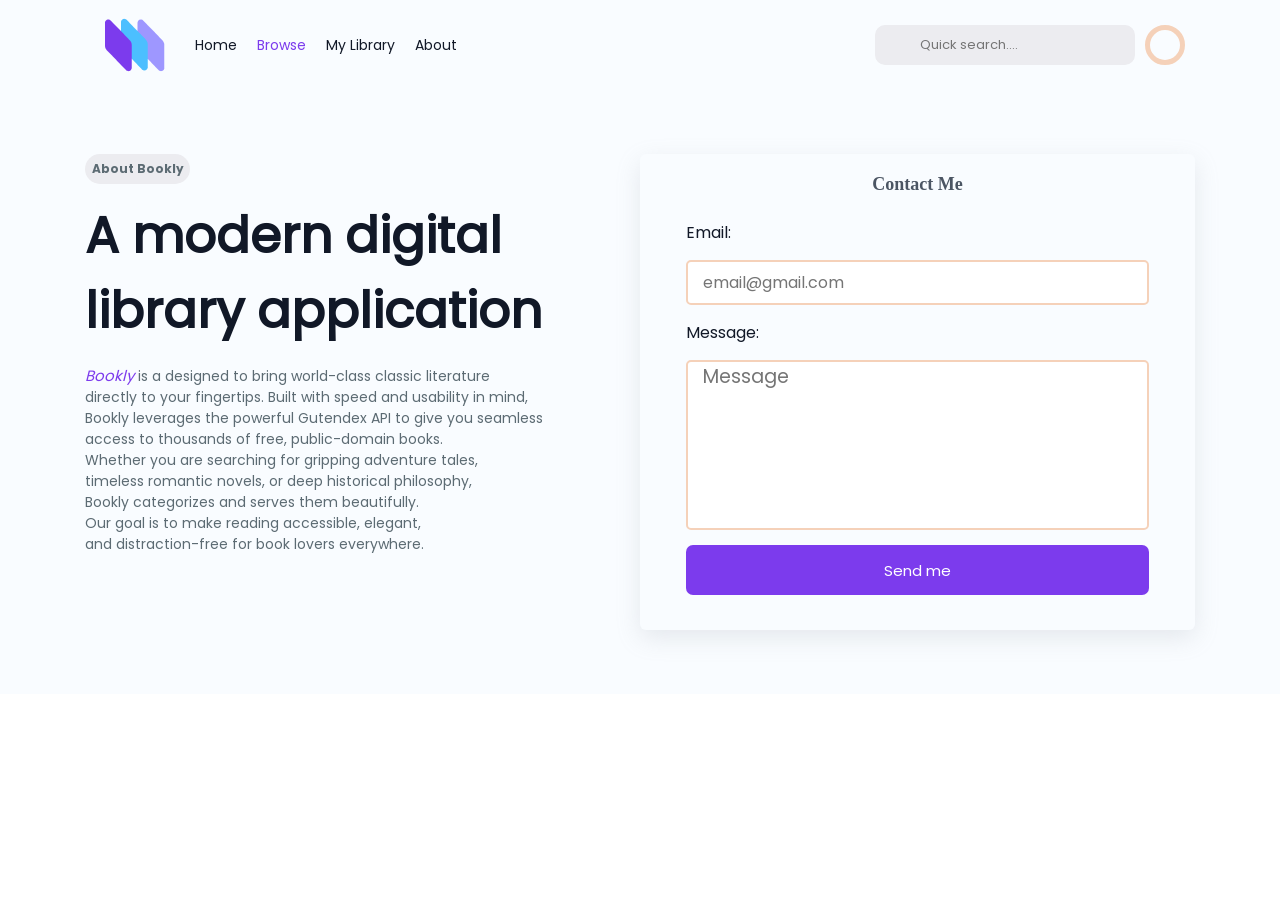
==== About.html @ dfd64059 "Week 03 — Day 04 Task" ====
<!doctype html>
<html lang="en">
  <head>
    <meta charset="UTF-8" />
    <meta name="viewport" content="width=device-width, initial-scale=1.0" />
    <link rel="stylesheet" href="/css/main.css" />
    <title>About page</title>
  </head>
  <body>
    <!-- Navbar section -->
    <div class="navbar">
      <div class="container">
        <nav>
          <div class="logo">
            <img
              src="/assets/images/601511463-a85ab1da-9c64-4ead-a9a9-eb94a7093d4c.png"
              alt="logo"
            />
          </div>
          <ul class="links">
            <li><a href="index.html">Home</a></li>
            <li><a href="search.html" class="B">Browse</a></li>
            <li><a href="#">My Library</a></li>
            <li><a href="About.html">About</a></li>
          </ul>

          <div class="right-side">
            <div class="searchinput">
              <i class="fa-brands fa-sistrix"></i>
              <input type="search" placeholder="Quick search...." />
            </div>
            <div class="profile">
              <i class="fa-regular fa-user"></i>
            </div>
            <!-- bar-icon -->
            <div id="bar-icon" class="bar-icon">
              <div class="MobileIcon">
                <i class="fa-solid fa-bars"></i>
              </div>
            </div>
          </div>

          <!-- <div id="MobileNav" class="MobileNav">
                      <div class="m-Nav">
                           <ul class="links Mobile_link">
                      <li>
                          <a href="#">Home</a>
                      </li>
                       <li>
                          <a href="#" class="B">Browse</a>
                      </li>
                       <li>
                          <a href="#">My Library</a>
                      </li>
                       <li>
                          <a href="#">About</a>
                      </li>
                  </ul>
                      </div>
                  </div> -->
        </nav>
      </div>
    </div>
    <!--About section-->
    <div class="Clients">
      <div class="container">
        <div class="Client">
          <div class="Title_and_desc">
            <span>About Bookly</span>
            <h2>A modern digital library application</h2>
            <p>
              <i>Bookly</i> is a designed to bring world-class classic
              literature <br />directly to your fingertips. Built with speed and
              usability in mind,<br />
              Bookly leverages the powerful Gutendex API to give you seamless
              <br />
              access to thousands of free, public-domain books. <br />
              Whether you are searching for gripping adventure tales, <br />
              timeless romantic novels, or deep historical philosophy,<br />
              Bookly categorizes and serves them beautifully.<br />
              Our goal is to make reading accessible, elegant,<br />
              and distraction-free for book lovers everywhere.
            </p>
          </div>
          <div class="part form">
            <form action="">
              <h2>Contact Me</h2>
              <label>Email:</label>
              <input type="email" placeholder="email@gmail.com" />
              <label>Message:</label>
              <textarea placeholder="Message"></textarea>
              <button>Send me</button>
            </form>
          </div>
        </div>
      </div>
    </div>
  </body>
</html>
---- css/main.css ----
* {
  margin: 0;
  padding: 0;
  box-sizing: border-box;
}

:root {
  --primary-color: #7c3bed;
  --primary-hover: #6d28d9;
  --secondary-color: #f9fcff;

  --text-color: #111827;
  --text-color-secondary: #4b5563;
  --text-muted: #5c6b73;
  --text-placeholder: #9aa5b1;

  --background-color: #f9fcff;
  --background-color-secondary: #ececf0;
  --background-color-ternary: #2b5c57;
  --background-color-forth: #638d93;
  --surface-white: #ffffff;

  --border-color: #e5e7eb;
  --border-color-secondary: #f5d1b9;

  --box-shadow: #0000001a;
  --Red: red;
}

@font-face {
  font-family: P1;
  src: url(/assets/fonts/Poppins-Bold.ttf);
}
@font-face {
  font-family: P2;
  src: url(/assets/fonts/Poppins-Regular.ttf);
}

.container {
  max-width: 1200px;
  margin: 0 auto;
  padding: 0 20px;
}

/* Navbar styles */
div.navbar {
  width: 100%;
  height: 100%;
  background-color: var(--background-color);
  position: sticky;
  top: 0;
  z-index: 999;
}

div.navbar nav {
  width: 100%;
  height: 100%;
  display: grid;
  grid-template-columns: 100px 2.5fr 1fr;
  grid-template-rows: repeat(1, auto);
  justify-content: space-between;
  align-items: center;
  position: relative;
}

div.navbar nav div.logo {
  height: 80px;
  display: flex;
  justify-content: center;
  align-items: center;
  flex-flow: wrap column;
}

div.navbar nav ul.links {
  display: flex;
  justify-content: start;
  align-items: center;
  flex-flow: nowrap row;
  list-style: none;
}

div.navbar nav ul.links li {
  margin: 0px 10px;
}

div.navbar nav ul.links li a {
  text-decoration: none;
  color: var(--text-color);
  font-size: 14px;
  font-family: P2;
  font-weight: 400;
  transition: all 0.5s ease-in-out;
  border-bottom: solid 1.5px transparent;
}

div.navbar nav ul.links li a:hover {
  color: var(--text-color-secondary);
  border-bottom: solid 1.5px var(--primary-hover);
}

div.navbar nav ul.links li a.B {
  color: var(--primary-color);
}

div.navbar nav div.right-side {
  width: 100%;
  height: 100%;
  display: flex;
  justify-content: space-evenly;
  align-items: center;
  flex-flow: nowrap row;
  margin: 25px 0px;
}

div.navbar nav div.right-side div.searchinput input {
  width: 260px;
  font-family: P2;
  outline: none;
  border: none;
  border-radius: 10px;
  font-size: 13px;
  color: var(--text-color-secondary);
  background-color: var(--background-color-secondary);
  padding: 10px 16px 10px 45px;
}

div.navbar nav div.right-side div.searchinput {
  position: relative;
}

div.navbar nav div.searchinput i {
  position: absolute;
  color: var(--text-color-secondary);
  font-size: 12px;
  top: 50%;
  transform: translateY(-50%);
  left: 15px;
}

div.navbar nav div.right-side div.profile {
  width: 40px;
  height: 40px;
  background-color: var(--background-color);
  border-radius: 50%;
  display: flex;
  justify-content: center;
  align-items: center;
  border: 5px solid var(--border-color-secondary);
  margin: 0px 10px;
}
div.navbar nav div.right-side div.logout button {
  display: block;
  padding: 8px 12px;
  border: none;
  background-color: var(--primary-color);
  color: var(--surface-white);
  font-size: 12px;
  font-family: P2;
  border-radius: 8px;
  cursor: pointer;
  margin: 0 10px;
}
div.navbar nav div.right-side div.profile i {
  color: var(--border-color);
  font-size: 18px;
}

/* Bar Icon */
div.navbar nav div.right-side div.bar-icon {
  display: flex;
  justify-content: center;
  align-items: center;
  flex-flow: wrap column;
}
div.navbar nav div.bar-icon div.MobileIcon {
  width: 30px;
  height: 30px;
  display: flex;
  justify-content: center;
  align-items: center;
  flex-flow: nowrap column;
  background-color: var(--primary-color);
  border-radius: 5px;
  cursor: pointer;
}
/* div.MobileNav{
    width: 100%;
    position: absolute;
    top: 80px;
    padding: 15px 15px;
    background-color: var(--Cadaan);
    visibility: hidden;
    opacity: 0;
    transform: translate(0px, 30px);
    transition: all 0.6s  ease-in-out;
}
div.MobileNav.Active{
    visibility: visible;
    opacity: 1;
    transform: translate(0px, 0px);
} */

/* Hero style */
section.Bookly_hero {
  width: 100%;
  height: 100%;
  background-color: var(--background-color);
  padding: 5% 0px;
}
section.Bookly_hero div.parts {
  display: flex;
  justify-content: space-between;
  align-items: stretch;
  flex-flow: nowrap row;
}
section.Bookly_hero div.parts div.p {
  width: calc(95% / 2);
  display: flex;
  flex-direction: column;
  justify-content: center;
}
section.Bookly_hero div.parts div.p.left h1 {
  font-size: 52px;
  color: var(--text-color);
  font-family: P1;
  font-weight: bold;
  line-height: 1.1;
  margin: 15px 0px;
}
section.Bookly_hero div.parts div.p.left h1 span {
  color: var(--primary-color);
}
section.Bookly_hero div.parts div.p.left p {
  font-size: 13px;
  color: var(--text-muted);
  font-family: P2;
  margin: 15px 0px;
}
section.Bookly_hero div.parts div.p.left div.right-side {
  display: flex;
  justify-content: flex-start;
  align-items: center;
  flex-flow: nowrap row;
  margin: 25px 0px;
}

section.Bookly_hero div.parts div.p.left div.right-side div.searchinput input {
  width: 260px;
  font-family: P2;
  outline: none;
  border: none;
  border-radius: 10px;
  font-size: 14px;
  color: var(--text-muted);
  background-color: var(--background-color-secondary);
  padding: 10px 16px 10px 45px;
  box-shadow: 0px 8px 24px rgba(149, 157, 165, 0.2);
}
section.Bookly_hero
  div.parts
  div.p.left
  div.right-side
  div.searchinput
  input::placeholder {
  color: var(--text-placeholder);
  opacity: 1;
}

section.Bookly_hero div.parts div.p.left div.right-side div.searchinput {
  position: relative;
}

section.Bookly_hero div.parts div.p.left div.searchinput i {
  position: absolute;
  color: var(--text-placeholder);
  font-size: 16px;
  top: 50%;
  transform: translateY(-50%);
  left: 15px;
}
section.Bookly_hero div.parts div.p.left div.btn_Hero {
  width: 100%;
  display: flex;
  justify-content: flex-start;
  align-items: center;
  flex-flow: nowrap row;
}
section.Bookly_hero div.parts div.p.left div.btn_Hero button {
  width: 50%;
  height: 40px;
  border: none;
  outline: none;
  background-color: var(--primary-color);
  color: var(--surface-white);
  margin: 15px 10px;
  border-radius: 10px;
  padding: 10px 0px;
  font-family: P2;
  cursor: pointer;
}
section.Bookly_hero div.parts div.p.right {
  height: auto;
  padding: 10px;
}
section.Bookly_hero div.parts div.p.right div {
  width: 100%;
  height: 100%;
}
section.Bookly_hero div.parts div.p.right img {
  width: 100%;
  height: 100%;
  object-fit: cover;
  border-radius: 10px;
}

/* Books Style */
section.Books {
  width: 100%;
  height: 100%;
  background-color: var(--background-color);
  padding: 3% 0px;
}
section.Books div.latest {
  width: 100%;
  height: 100%;
}
section.Books div.latest div.titles h2 {
  font-size: 30px;
  font-family: P2;
  font-weight: bold;
  color: var(--text-color);
  padding: 10px 0px;
}
section.Books div.latest div.titles p {
  font-size: 13px;
  color: var(--text-muted);
  font-family: P2;
}
section.Books div.latest div.btns {
  width: 100%;
  height: 100%;
  display: flex;
  justify-content: flex-end;
  align-items: center;
  margin: 20px 0;
}
section.Books div.latest div.btns button {
  background: transparent;
  border: none;
  padding: 0;
  cursor: pointer;
}
section.Books div.latest div.btns button a {
  color: var(--primary-color);
  font-family: P2;
  font-size: 12px;
  font-weight: 600;
  text-decoration: none;
  display: inline-flex;
  align-items: center;
  gap: 8px;
  transition: all 0.3s ease;
}
section.Books div.latest div.btns button a:hover {
  color: var(--primary-hover);
}
section.Books div.latest div.btns button a:hover i {
  transform: translateX(5px);
  transition: transform 0.3s ease;
}

/* card-grid */
section.Books div.latest div.grid {
  display: grid;
  grid-template-columns: repeat(auto-fill, minmax(240px, 1fr));
  gap: 20px;
  font-family: P2;
  padding: 10px 0;
}
section.Books div.latest div.grid div.book-card {
  background: var(--background-color);
  border-radius: 10px;
  border: 1px solid var(--border-color);
  overflow: hidden;
  display: flex;
  flex-direction: column;
  box-shadow: 0 4px 6px -1px var(--box-shadow);
  transition:
    transform 0.2s ease,
    box-shadow 0.2s ease;
}
section.Books div.latest div.grid div.book-card:hover {
  transform: translateY(-5px);
  box-shadow: 0 10px 15px -3px var(--box-shadow);
}
section.Books div.latest div.grid div.book-card div.cover-box {
  height: 280px;
  position: relative;
  display: flex;
  justify-content: center;
  align-items: center;
  padding: 20px;
}
section.Books div.latest div.grid div.book-card div.cover-box span.lang {
  position: absolute;
  top: 15px;
  right: 15px;
  background: var(--background-color-secondary);
  font-size: 10px;
  font-weight: normal;
  padding: 4px 8px;
  border-radius: 4px;
  z-index: 5;
  font-weight: bold;
}
section.Books
  div.latest
  div.grid
  div.book-card
  div.cover-box
  div.cover-details {
  width: 150px;
  height: 210px;
  border-radius: 4px;
  overflow: hidden;
  box-shadow: 0 10px 20px rgba(0, 0, 0, 0.2);
  display: flex;
}
section.Books
  div.latest
  div.grid
  div.book-card
  div.cover-box
  div.cover-details
  img.book-image {
  width: 100%;
  height: 100%;
  object-fit: cover;
}
.bg-color1 {
  background-color: var(--background-color);
}
.bg-color2 {
  background-color: var(--background-color-ternary);
}
.bg-color3 {
  background-color: var(--background-color);
}
.bg-color4 {
  background-color: var(--background-color-forth);
}
section.Books div.latest div.grid div.book-card div.book-info {
  padding: 15px;
}
section.Books div.latest div.grid div.book-card div.book-info h3 {
  margin: 0 0 5px 0;
  font-size: 16px;
  color: var(--text-color);
}
section.Books div.latest div.grid div.book-card div.book-info p.author {
  margin: 0 0 15px 0;
  font-size: 13px;
  color: var(--text-muted);
}

section.Books div.latest div.grid div.book-card div.book-info div.card-footer {
  display: flex;
  justify-content: space-between;
  align-items: center;
  font-size: 13px;
  color: var(--text-muted);
}
section.Books
  div.latest
  div.grid
  div.book-card
  div.book-info
  div.card-footer
  span {
  font-size: 10px;
  color: var(--text-muted);
}
section.Books
  div.latest
  div.grid
  div.book-card
  div.book-info
  div.card-footer
  button {
  background: transparent;
  border: 1px solid var(--border-color);
  color: var(--primary-color);
  padding: 6px 12px;
  border-radius: 6px;
  cursor: pointer;
  font-weight: 600;
}
section.Books
  div.latest
  div.grid
  div.book-card
  div.book-info
  div.card-footer
  button
  a:nth-child(1) {
  text-decoration: none;
  color: var(--primary-color);
}
section.Books
  div.latest
  div.grid
  div.book-card
  div.book-info
  div.card-footer
  button:hover {
  background: var(--background-color-secondary);
}
section.Books div.latest div.load-section {
  width: 100%;
  display: flex;
  justify-content: center;
  align-items: center;
  padding: 30px 0;
}
section.Books div.latest div.load-section button.load {
  background-color: var(--background-color-secondary);
  color: var(--text-color);
  border: none;
  font-size: 12px;
  font-family: P2;
  font-weight: 600;
  padding: 10px 24px;
  border-radius: 8px;
  display: inline-flex;
  align-items: center;
  gap: 8px;
  cursor: pointer;
}
section.Books div.latest div.load-section button.load:hover {
  background-color: var(--background-color-secondary);
}

/* footer style */
footer.footer {
  background-color: var(--background-color);
  padding: 80px 0 30px 0;
  font-family: P2;
}
footer.footer div.ftr {
  display: flex;
  justify-content: flex-start;
  align-items: center;
  flex-wrap: wrap;
  gap: 50px;
  padding-bottom: 40px;
}
footer.footer div.ftr div.ft-left {
  flex: 1;
  min-width: 280px;
  max-width: 450px;
}
footer.footer div.ftr div.ft-left div.ft-logo {
  display: inline-block;
  vertical-align: middle;
  margin-right: 8px;
}
footer.footer div.ftr div.ft-left div.ft-logo img {
  height: 24px;
  width: auto;
}
footer.footer div.ftr div.ft-left span {
  font-size: 22px;
  font-weight: bold;
  color: var(--primary-color);
  vertical-align: middle;
}
footer.footer div.ftr div.ft-left p {
  color: var(--text-muted);
  font-size: 14px;
  line-height: 1.6;
  margin-top: 15px;
}
footer.footer div.ftr div.ft-left div.icons {
  display: flex;
  gap: 15px;
}
footer.footer div.ftr div.ft-left div.icons span i {
  width: 20px;
  height: 20px;
  display: inline-block;
  font-size: 18px;
  color: var(--text-placeholder);
  margin-top: 20px;
}
footer.footer div.ftr div.ft-rigth {
  display: flex;
  gap: 230px;
  flex-wrap: wrap;
}
footer.footer div.ftr div.ft-rigth div.ft-links {
  min-width: 140px;
}
footer.footer div.ftr div.ft-rigth div.ft-links h4 {
  color: var(--text-color);
  font-size: 16px;
  text-transform: capitalize;
  margin: 0 0 15px 0;
}
footer.footer div.ftr div.ft-rigth div.ft-links ul {
  list-style: none;
  padding: 0;
  margin: 0;
}
footer.footer div.ftr div.ft-rigth div.ft-links ul li {
  margin-bottom: 10px;
}
footer.footer div.ftr div.ft-rigth div.ft-links ul li a {
  color: var(--text-muted);
  text-decoration: none;
  font-size: 14px;
}
footer.footer div.ftr div.ft-rigth div.ft-links ul li a:hover {
  color: var(--text-placeholder);
}
footer.footer div.ft-bottom {
  border-top: 1px solid var(--background-color-secondary);
  padding-top: 10px;
  display: flex;
  justify-content: space-between;
  align-items: center;
  flex-wrap: wrap;
  gap: 15px;
}
footer.footer div.ft-bottom p.copy {
  color: var(--text-muted);
  font-size: 12px;
  margin: 0;
}
footer.footer div.ft-bottom div.icons {
  display: flex;
  gap: 15px;
}
footer.footer div.ft-bottom div.icons span.icon {
  width: 20px;
  height: 20px;
  display: inline-block;
  font-size: 12px;
  color: var(--text-placeholder);
}
footer.footer div.ft-bottom div.links {
  display: flex;
  justify-content: center;
  gap: 20px;
}
footer.footer div.ft-bottom div.links a {
  color: var(--text-muted);
  font-family: P2;
  font-size: 12px;
  text-decoration: none;
  transition: color 0.2s ease;
}
footer.footer div.ftr div.ft-rigth div.newsletter {
  max-width: 260px;
}
footer.footer div.ftr div.ft-rigth div.newsletter h4 {
  color: var(--text-color);
  font-family: P2;
  font-size: 16px;
  margin: 0 0 15px 0;
}
footer.footer div.ftr div.ft-rigth div.newsletter p.newsletter-text {
  color: var(--text-muted);
  font-family: P2;
  font-size: 14px;
  line-height: 1.6;
  margin-bottom: 15px;
}
footer.footer div.ftr div.ft-rigth div.newsletter form.newsletter-form {
  display: flex;
  align-items: center;
  gap: 10px;
}
footer.footer div.ftr div.ft-rigth div.newsletter input.newsletter-input {
  flex: 1;
  padding: 10px 16px;
  border: none;
  border: 1px solid var(--border-color);
  border-radius: 8px;
  font-size: 14px;
  font-family: P2;
  color: var(--text-color);
  background-color: var(--background-color-secondary);
  outline: none;
}
footer.footer div.ftr div.ft-rigth div.newsletter button.newsletter-btn {
  padding: 10px 16px;
  border: none;
  background-color: var(--primary-color);
  color: var(--surface-white);
  font-size: 14px;
  font-family: P2;
  font-weight: 600;
  border-radius: 8px;
  cursor: pointer;
}
footer.footer div.ftr div.ft-rigth div.newsletter button.newsletter-btn:hover {
  background-color: var(--primary-hover);
}

/* Login form style */

/* logo */
header.logo-container {
  padding: 20px 100px;
}
header.logo-container div.logo {
  display: flex;
  align-items: center;
  gap: 8px;
}
header.logo-container div.logo img {
  height: 35px;
  width: auto;
}
header.logo-container span {
  font-size: 18px;
  font-weight: bold;
  font-family: P2;
  color: var(--primary-color);
  /* vertical-align: middle; */
}

/* Form styles  */
main.main-box {
  display: flex;
  justify-content: center;
  align-items: center;
  flex-grow: 1;
  padding: 10px;
}
main.main-box div.card {
  background-color: var(--background-color);
  padding: 30px 25px;
  border-radius: 12px;
  width: 100%;
  max-width: 400px;
  box-shadow: 0px 8px 24px rgba(149, 157, 165, 0.2);
  text-align: center;
}
main.main-box div.card h2 {
  font-size: 24px;
  font-family: P1;
  font-weight: 700;
  color: var(--text-color);
  margin-bottom: 6px;
}
main.main-box div.card p.card-text {
  font-size: 13px;
  color: var(--text-muted);
  font-family: P2;
  margin-bottom: 24px;
}
div.box label {
  display: block;
  text-align: left;
  font-size: 13px;
  color: var(--text-muted);
  font-weight: 600;
  font-family: P2;
  margin-bottom: 6px;
}
div.box div.row {
  display: flex;
  justify-content: space-between;
  align-items: center;
}
div.box div.row a.link-pass {
  font-size: 12px;
  font-family: P2;
  color: var(--primary-color);
  text-decoration: none;
}
div.box div.field {
  position: relative;
  /* display: flex;
    align-items: center; */
}
div.box div.field i {
  position: absolute;
  color: var(--text-placeholder);
  font-size: 14px;
  top: 12px;
  left: 14px;
}
div.box div.field input {
  width: 100%;
  padding: 11px 11px 11px 40px;
  border-radius: 8px;
  border: 1px solid var(--border-color);
  outline: none;
  font-family: P2;
  font-size: 13px;
  background-color: var(--background-color-secondary);
  color: var(--text-color);
}
button.btn {
  width: 100%;
  padding: 12px;
  border: none;
  outline: none;
  background-color: var(--primary-color);
  color: var(--surface-white);
  font-family: P2;
  font-size: 14px;
  font-weight: 600;
  border-radius: 8px;
  gap: 8px;
  margin-top: 20px;
  cursor: pointer;
}
div.line {
  position: relative;
  display: flex;
  justify-content: center;
  align-items: center;
  gap: 8px;
  margin: 20px 0;
}
div.line::before {
  content: "";
  position: absolute;
  height: 1px;
  background-color: var(--border-color);
  z-index: 1;
}
div.line span {
  background-color: var(--background-color);
  padding: 0 10px;
  color: var(--text-muted);
  font-size: 12px;
  z-index: 2;
}
p.reg-text {
  font-size: 13px;
  color: var(--text-muted);
  font-family: P2;
  margin-top: 15px;
}
p.reg-text a {
  color: var(--primary-color);
  text-decoration: none;
  font-weight: 600;
}

/* footer */
footer.foot {
  width: 100%;
  padding: 30px 0;
  text-align: center;
}
footer.foot div.links {
  display: flex;
  justify-content: center;
  gap: 20px;
  margin-bottom: 8px;
}
footer.foot div.links a {
  color: var(--text-muted);
  font-family: P2;
  font-size: 12px;
  text-decoration: none;
  transition: color 0.2s ease;
}
footer.foot div.links a:hover {
  color: var(--text-placeholder);
}
p.copy {
  color: var(--text-muted);
  font-family: P2;
  font-size: 12px;
}

/* Register form style  */
header.logo-container {
  padding: 10px;
}
header.logo-container div.logo {
  display: flex;
  align-items: center;
  gap: 8px;
}
header.logo-container div.logo img {
  height: 35px;
  width: auto;
}
header.logo-container span {
  font-size: 18px;
  font-weight: bold;
  font-family: P2;
  color: var(--primary-color);
  /* vertical-align: middle; */
}

/* form */
main.main-box {
  display: flex;
  justify-content: center;
  align-items: center;
  flex-grow: 1;
  padding-top: 20px;
}
main.main-box div.card {
  background-color: var(--background-color);
  padding: 30px 25px;
  border-radius: 12px;
  box-shadow: 0px 8px 24px rgba(149, 157, 165, 0.2);
  text-align: center;
}
main.main-box div.card h2 {
  font-size: 24px;
  font-family: P1;
  font-weight: 700;
  display: flex;
  justify-content: flex-start;
  color: var(--text-color);
  margin-bottom: 6px;
}
main.main-box div.card p.card-text {
  font-size: 13px;
  color: var(--text-muted);
  font-family: P2;
  display: flex;
  justify-content: flex-start;
  margin-bottom: 24px;
}
div.box label {
  display: block;
  text-align: left;
  font-size: 13px;
  color: var(--text-color-secondary);
  font-weight: 600;
  font-family: P2;
  padding: 10px 0;
  margin-bottom: 6px;
}
div.box div.row {
  display: flex;
  justify-content: space-between;
  align-items: center;
}
div.box div.row a.link-pass {
  font-size: 12px;
  font-family: P2;
  color: var(--primary-color);
  text-decoration: none;
}
div.box div.field {
  position: relative;
}
div.box div.field i {
  position: absolute;
  color: var(--text-placeholder);
  font-size: 14px;
  top: 50%;
  left: 14px;
  transform: translateY(-50%);
}
div.box div.field i.eye-icon {
  position: absolute;
  color: var(--text-placeholder);
  font-size: 14px;
  display: flex;
  justify-content: flex-end;
  right: 14px;
}
div.box div.field input {
  width: 100%;
  padding: 11px 11px 11px 40px;
  border-radius: 8px;
  border: 1px solid var(--border-color);
  outline: none;
  font-family: P2;
  font-size: 13px;
  background-color: var(--background-color-secondary);
  color: var(--text-color);
}

/* class Error */
div.box div.field input.Error {
  border: solid 0.5px var(--Red);
}
div.box div.field p {
  color: var(--Red);
  font-size: 15px;
  visibility: hidden;
  margin-top: 10px;
}
div.box div.field p.active {
  visibility: visible;
}

div.box div.field input::placeholder {
  font-family: P2;
  font-size: 12px;
}
button.btn {
  width: 100%;
  padding: 12px;
  border: none;
  outline: none;
  background-color: var(--primary-color);
  color: var(--surface-white);
  font-family: P2;
  font-size: 14px;
  font-weight: 600;
  border-radius: 8px;
  gap: 8px;
  margin-top: 20px;
  cursor: pointer;
}

/* sweet alert */
button.confirm {
  background-color: var(--primary-color) !important;
}

div.line {
  position: relative;
  display: flex;
  justify-content: center;
  align-items: center;
  gap: 8px;
  margin: 20px 0;
}
div.line::before {
  content: "";
  position: absolute;
  height: 1px;
  background-color: var(--border-color);
  z-index: 1;
}
div.line span {
  background-color: var(--background-color);
  padding: 0 10px;
  color: var(--text-muted);
  font-size: 12px;
  z-index: 2;
}
p.reg-text {
  font-size: 13px;
  color: var(--text-muted);
  font-family: P2;
  margin-top: 15px;
}
p.reg-text a {
  color: var(--primary-color);
  text-decoration: none;
  font-weight: 600;
}
/* footer */
section.footer {
  width: 100%;
  display: flex;
  justify-content: space-between;
  align-items: center;
  padding: 20px 30px;
}
section.footer div.Links {
  display: flex;
  justify-content: flex-end;
  align-items: center;
  flex-wrap: wrap;
  gap: 20px;
}
section.footer div.Links a {
  color: var(--text-muted);
  font-family: P2;
  font-size: 12px;
  text-decoration: none;
  transition: color 0.2s ease;
}
section.footer div.Links a:hover {
  color: var(--text-placeholder);
}
p.Copy {
  display: flex;
  justify-content: flex-start;
  color: var(--text-muted);
  font-family: P2;
  font-size: 12px;
  margin: 0;
}

/* Search page Style */
section.search {
  width: 100%;
  height: 100%;
  background-color: var(--background-color);
  padding: 70px 0px;
}
section.search header.head {
  display: flex;
  justify-content: space-between;
  align-items: center;
  margin-bottom: 30px;
}
section.search header.head div.head-left h2 {
  font-size: 20px;
  font-family: P1;
  color: var(--text-color);
  margin-bottom: 5px;
}
section.search header.head div.head-left p {
  font-size: 13px;
  color: var(--text-muted);
  font-family: P2;
}
section.search header.head div.head-right {
  display: flex;
  align-items: center;
  gap: 10px;
}
section.search header.head div.head-right span {
  font-size: 14px;
  font-family: P2;
  color: var(--text-muted);
}
section.search header.head div.head-right select.dropdown {
  padding: 8px 16px;
  border: 1px solid var(--border-color);
  background-color: var(--background-color-secondary);
  border-radius: 8px;
  font-size: 14px;
  font-family: P2;
  color: var(--text-color);
  cursor: pointer;
  outline: none;
}

/* book grid */
section.search main.books-grid {
  display: grid;
  grid-template-columns: repeat(auto-fill, minmax(260px, 1fr));
  gap: 25px;
  margin-bottom: 40px;
}
section.search main.books-grid div.book-card {
  background: var(--background-color);
  border-radius: 16px;
  overflow: hidden;
  box-shadow: 0 4px 6px -1px var(--box-shadow);
  transition:
    transform 0.2s ease,
    box-shadow 0.2s ease;
}
section.search main.books-grid div.book-card:hover {
  transform: translateY(-5px);
  box-shadow: 0 10px 15px -3px var(--box-shadow);
}
section.search main.books-grid div.book-card div.book-img {
  position: relative;
  width: 100%;
  height: 320px;
  background-color: var(--background-color-secondary);
}
section.search main.books-grid div.book-card div.book-img img.book-cover {
  width: 100%;
  height: 100%;
  object-fit: cover;
}
section.search main.books-grid div.book-card div.book-img button.book-btn {
  position: absolute;
  top: 15px;
  right: 15px;
  background: var(--background-color);
  border: none;
  width: 32px;
  height: 32px;
  border-radius: 50%;
  display: flex;
  align-items: center;
  justify-content: center;
  cursor: pointer;
  box-shadow: 0 2px 4px var(--box-shadow);
  font-size: 14px;
}
section.search main.books-grid div.book-card div.book-info {
  padding: 20px;
}
section.search main.books-grid div.book-card div.book-info h3.book-title {
  font-size: 16px;
  font-weight: 700;
  font-family: P2;
  color: var(--text-color);
  margin-bottom: 10px;
  overflow: hidden;
  text-overflow: ellipsis;
  white-space: nowrap;
}
section.search main.books-grid div.book-card div.book-info p.book-author {
  font-size: 13px;
  color: var(--text-muted);
  font-family: P2;
  margin-bottom: 15px;
}
section.search main.books-grid div.book-card div.book-info div.book-meta {
  display: flex;
  justify-content: space-between;
  align-items: center;
  margin-bottom: 20px;
}
section.search
  main.books-grid
  div.book-card
  div.book-info
  div.book-meta
  span.border {
  font-size: 11px;
  color: var(--text-muted);
  background-color: var(--background-color-secondary);
  font-family: P2;
  font-weight: 600;
  padding: 4px 8px;
  border-radius: 4px;
  border: 1px solid var(--border-color);
}
section.search
  main.books-grid
  div.book-card
  div.book-info
  div.book-meta
  span.lang {
  color: var(--text-muted);
}
section.search
  main.books-grid
  div.book-card
  div.book-info
  div.book-meta
  span.downloads {
  font-size: 12px;
  font-family: P2;
  color: var(--text-muted);
}
section.search main.books-grid div.book-card div.book-info button.view-btn {
  width: 100%;
  padding: 12px;
  background-color: var(--primary-color);
  color: var(--surface-white);
  border: none;
  border-radius: 8px;
  font-size: 14px;
  font-weight: 500;
  cursor: pointer;
  display: flex;
  justify-content: center;
  align-items: center;
  gap: 8px;
  transition: background-color 0.2s;
}
section.search
  main.books-grid
  div.book-card
  div.book-info
  button.view-btn::after {
  background-color: var(--primary-color-hover);
}
section.search section.previous {
  display: flex;
  justify-content: center;
  align-items: center;
  gap: 8px;
  margin-top: 20px;
}
section.search section.previous button.Btn {
  min-width: 36px;
  height: 36px;
  padding: 0 8px;
  border: 2px solid var(--border-color);
  background-color: var(--background-color-secondary);
  border-radius: 8px;
  color: var(--text-color);
  font-size: 14px;
  font-weight: 500;
  cursor: pointer;
  display: flex;
  align-items: center;
  justify-content: center;
  margin-top: 20px;
  margin-bottom: 70px;
}
section.search section.previous button.pre {
  font-size: 14px;
  padding: 0 16px;
  background-color: var(--background-color-secondary);
  color: var(--text-muted);
}
section.search section.previous button.pre i {
  font-size: 10px;
  padding: 0 5px;
}
section.search section.previous button.active {
  background-color: var(--primary-color);
  color: var(--surface-white);
}
section.search section.previous button.next {
  padding: 0 16px;
  background-color: var(--primary-color);
  color: var(--surface-white);
}
section.search section.previous button.next i {
  font-size: 12px;
  padding: 0 3px;
}
section.search section.previous span.dots {
  font-size: 30px;
  color: var(--text-muted);
  margin-bottom: 50px;
}

/* Book Detail style */
section.book-container {
  display: flex;
  gap: 40px;
  max-width: 900px;
  background-color: var(--surface-white);
  padding: 70px 20px;
  border-radius: 12px;
  align-items: center;
}
section.book-container div.book-cover {
  flex: 1;
  max-width: 300px;
  /* background-color: var(--background-color);
    paddind: 24px;
    border-radius: 12px;
    box-shadow: 0 10px 30px var(--box-shadow); */
  display: flex;
  justify-content: center;
  align-items: center;
  box-shadow: 0 4px 6px -1px var(--box-shadow);
  transition:
    transform 0.2s ease,
    box-shadow 0.2s ease;
}
section.book-container div.book-cover:hover {
  transform: translateY(-5px);
  box-shadow: 0 10px 15px -3px var(--box-shadow);
}
section.book-container div.book-cover img {
  width: 100%;
  height: auto;
  padding: 30px;
  border-radius: 10px;
  box-shadow: 0 10px 30px var(--box-shadow);
  display: block;
}
section.book-container div.book-details {
  flex: 2;
}
section.book-container div.book-details nav.library {
  font-size: 13px;
  font-family: P2;
  color: var(--primary-hover);
  margin-bottom: 12px;
}
section.book-container div.book-details nav i {
  font-size: 10px;
  padding: 0px 5px;
}
section.book-container div.book-details h1.title {
  font-size: 36px;
  color: var(--text-color);
  font-family: P2;
  font-weight: 800;
  margin-bottom: 8px;
}
section.book-container div.book-details h3.author {
  font-size: 20px;
  color: var(--primary-color);
  font-family: P2;
  font-weight: 600;
  margin-bottom: 20px;
}
section.book-container div.book-details div.book-meta {
  display: flex;
  gap: 15px;
  margin-bottom: 25px;
}
section.book-container div.book-details div.book-meta span.meta {
  background-color: var(--background-color-secondary);
  color: var(--primary-color);
  padding: 6px 14px;
  border-radius: 20px;
  font-size: 13px;
  font-family: P2;
  font-weight: 500;
}
section.book-container div.book-details div.book-meta span.meta i {
  font-size: 12px;
  color: var(--primary-color);
  padding: 0px 5px;
}
section.book-container div.book-details div.book-subject {
  margin-bottom: 25px;
}
section.book-container div.book-details div.book-subject span.sub-title {
  display: block;
  font-size: 15px;
  font-weight: 700;
  font-family: P2;
  letter-spacing: 1px;
  margin-top: 10px;
  color: var(--text-muted);
}
section.book-container div.book-details div.book-subject div.sub-tags {
  display: flex;
  flex-wrap: wrap;
  gap: 8px;
}
section.book-container div.book-details div.book-subject div.sub-tags span {
  border: none;
  outline: none;
  border: 2px solid var(--border-color);
  color: var(--text-muted);
  padding: 4px 12px;
  border-radius: 8px;
  font-size: 12px;
  font-family: P2;
  margin-top: 10px;
  box-shadow: 0 4px 6px -1px var(--box-shadow);
  transition:
    transform 0.2s ease,
    box-shadow 0.2s ease;
}
section.book-container
  div.book-details
  div.book-subject
  div.sub-tags
  span:hover {
  transform: translateY(-5px);
  box-shadow: 0 10px 15px -3px var(--box-shadow);
}

section.book-container div.book-details div.book-actions {
  display: grid;
  grid-template-columns: 1fr 1fr;
  gap: 12px;
}
section.book-container div.book-details div.book-actions a.btn {
  display: flex;
  justify-content: center;
  align-items: center;
  padding: 12px;
  border-radius: 8px;
  font-size: 14px;
  font-family: P2;
  font-weight: 600;
  text-decoration: none;
  transition: bacground 0.2s ease;
}
section.book-container div.book-details div.book-actions a i {
  font-size: 12px;
  color: var(--surface-white);
  padding: 0px 5px;
}
section.book-container div.book-details div.book-actions a.primary {
  background-color: var(--primary-color);
  color: var(--surface-white);
}
section.book-container div.book-details div.book-actions a.secondary {
  background-color: var(--background-color-secondary);
  color: var(--primary-color);
}
section.book-container div.book-details div.book-actions a i.fa-regular {
  color: var(--primary-color);
}

/* About section */
div.About {
  background-color: var(--background-color-secondary);
  padding: 40px;
  border-radius: 12px;
  margin-top: 30px;
}
div.About h2 {
  font-size: 24px;
  color: var(--text-color);
  font-family: P2;
  font-weight: 800;
}
div.About p {
  font-size: 15px;
  font-family: P2;
  color: var(--text-muted);
  line-height: 1.6;
  margin-bottom: 16px;
}
section.related {
  width: 100%;
  margin-top: 40px;
  padding: 0 10px;
}
section.related div.header {
  display: flex;
  justify-content: space-between;
  align-items: center;
  margin-bottom: 20px;
  padding: 30px;
}
section.related div.header h2 {
  font-size: 22px;
  font-family: P2;
  font-weight: 700;
  color: var(--text-color);
}
section.related div.header a {
  font-size: 13px;
  color: var(--primary-color);
  text-decoration: none;
  font-family: P2;
  font-weight: 600;
}

section.related div.header a:hover {
  text-decoration: underline;
}
section.related div.books-grid {
  display: grid;
  grid-template-columns: repeat(5, 1fr);
  gap: 15px;
}
section.related div.books-grid div.book-card {
  display: flex;
  flex-direction: column;
}
section.related div.books-grid div.book-card div.card-img {
  width: 100%;
  aspect-ratio: 2 / 2.8;
  background-color: var(--background-color-secondary);
  border-radius: 8px;
  overflow: hidden;
  margin-bottom: 10px;
  box-shadow: 0 4px 10px var(--box-shadow);
}
section.related div.books-grid div.book-card div.card-img img {
  width: 100%;
  height: 100%;
  object-fit: cover;
  display: block;
}
section.related div.books-grid div.book-card h4 {
  font-size: 13px;
  color: var(--text-color);
  font-family: P2;
  font-weight: bold;
  margin-bottom: 4px;
  line-height: 1.3;
}
section.related div.books-grid div.book-card span {
  font-size: 11px;
  color: var(--primary-color);
  font-family: P2;
  font-weight: 500;
  margin-bottom: 4px;
}
section.related div.books-grid div.book-card span.span {
  font-size: 10px;
  color: var(--text-muted);
  font-family: P2;
  font-weight: 600;
  letter-spacing: 0.5px;
  margin-bottom: 50px;
}

/* loading */
div.loading {
  position: fixed;
  top: 0;
  left: 0;
  width: 100%;
  height: 100%;
  background: var(--bg);
  display: flex;
  justify-content: center;
  align-items: center;
  z-index: 9999;
  display: none;
}
div.loading p{
  font-size: 12px;
  font-family: P1;
  color: var(--text-color-secondary);
}
div.loading.active {
  display: flex;
  flex-direction: column;
  gap: 15px;
}
div.loader {
  width: 70px;
  height: 70px;
  border: 6px solid var(--border-color);
  border-top: 6px solid var(--primary-color);
  border-radius: 50%;
  animation: load 1s linear infinite;
  box-shadow: 0 0 20px rgba(99, 102, 241, 0.5);
}

@keyframes load {
  0% {
    transform: rotate(0deg);
  }
  100% {
    transform: rotate(360deg);
  }
}
   /* Client style*/
   div.Clients{
    width: 100%;
    height: 100%;
    background-color: var(--background-color);
    padding: 5% 0px;
}
div.Clients div.Client{
    width: 100%;
    height: 100%;
    display: grid;
    grid-template-columns: repeat(2, 1fr);
    grid-template-rows: repeat(1, auto);
}
div.Clients div.Client div.Title_and_desc span{
    display: block;
    width: 105px;
    height: 30px;
    border-radius: 15px;
    background-color: var(--background-color-secondary);
    color: var(--text-muted);
    display: flex;
    justify-content: center;
    align-items: center;
    font-family: P1;
    font-weight: 500;
    font-size: 12px;
    padding: 1px;
}
div.Clients div.Client div.Title_and_desc h2{
    font-size: 50px;
    color: var(--text-color);
    font-family: P2;
    padding: 15px 0px;
}
div.Clients div.Client div.Title_and_desc p{
    font-size: 14px;
    color: var(--text-muted);
    font-family: P2;
    text-align: start;
}
div.Clients div.Client div.Title_and_desc p > i{
  font-size: 15px;
  font-weight: 500;
  color: var(--primary-color);
}
div.Clients div.Client div.form{
  background-color: var(--background-color);
  padding: 20px;
  border-radius: 6px;
  box-shadow: 0px 8px 24px rgba(149, 157, 165, 0.2);
}
div.Clients div.Client div.form form{
  width: 100%;
  height: 100%;
  display: flex;
  justify-content: center;
  align-items: center;
  flex-flow: wrap column;
}
div.Clients div.Client div.form form h2{
  font-size: 18px;
  color: var(--text-color-secondary);
  margin-bottom: 10px;
}
div.Clients div.Client div.form form label{
  width: 90%;
  font-size: 16px;
  color: var(--text-color);
  font-family: P2;
  margin: 15px 0px;
}
div.Clients div.Client div.form form input{
  width: 90%;
  height: 45px;
  background-color: var(--surface-white);
  border: none;
  outline: none;
  border: solid 2px var(--border-color-secondary);
  border-radius: 5px;
  padding: 15px;
  font-size: 16px;
  color: var(--text-placeholder);
  font-family: P2;
}
div.Clients div.Client div.form form textarea{
   width: 90%;
  height: 170px;
  background-color: var(--surface-white);
  border: none;
  outline: none;
  border: solid 2px var(--border-color-secondary);
  border-radius: 5px;
  padding-left: 15px;
  padding-right: 15px;
  font-size: 19px;
  color: var(--text-placeholder);
  font-family: P2;
  resize: none;
}
div.Clients div.Client div.form form button{
   width: 90%;
  height: 50px;
  border: none;
  outline: none;
  background-color: var(--primary-color);
  color: var(--surface-white);
  margin: 0px 10px;
  border-radius: 7px;
  font-size: 15px;
  font-family: P2;
  cursor: pointer;
  margin: 15px 0px;
}
















/* Responsive Design: */
@media (max-width: 480px) {
  .container {
    max-width: 465px;
  }

  /* nav resp */
  div.navbar nav {
    display: flex;
    justify-content: space-between;
    align-items: center;
    width: 100%;
  }
  div.navbar nav div.right-side {
    width: auto;
    margin: 0;
    gap: 5px;
  }
  div.navbar nav ul.links {
    display: none;
  }
  div.navbar nav div.right-side div.searchinput {
    display: none;
  }
  div.navbar nav div.right-side div.profile {
    margin: 0 10px;
  }

  /* Bookly hero resp */
  section.Bookly_hero div.parts {
    flex-direction: column-reverse;
    text-align: center;
    gap: 30px;
  }
  section.Bookly_hero div.parts div.p {
    width: 100%;
  }
  section.Bookly_hero div.parts div.p.left h1 {
    font-size: 35px;
  }
  section.Bookly_hero div.parts div.p.left p {
    font-size: 11px;
  }
  section.Bookly_hero div.parts div.p.left div.right-side {
    display: flex;
    flex-direction: column;
    justify-content: center;
    align-items: center;
    gap: 15px;
    width: 100%;
    padding: 20px;
  }
  section.Bookly_hero div.parts div.p.left div.right-side div.searchinput {
    flex: 1;
    max-width: 260px;
  }
  section.Bookly_hero div.parts div.p.left div.right-side div.searchinpu input {
    width: 100%;
  }
  section.Bookly_hero div.parts div.p.left div.btn_Hero {
    width: auto;
  }
  section.Bookly_hero div.parts div.p.left div.btn_Hero button {
    width: auto;
    padding: 10px 16px;
    margin: 0;
    white-space: nowrap;
  }

  /* Book latest resp */
  section.Books {
    padding: 8% 0px;
  }
  section.Books div.latest div.titles {
    text-align: center;
  }
  section.Books div.latest div.titles h2 {
    font-size: 24px;
    padding: 5px 0px;
  }
  section.Books div.latest div.btns {
    justify-content: center;
    margin: 15px 0;
  }
  section.Books div.latest div.grid {
    grid-template-columns: 1fr;
    gap: 15px;
    padding: 10px 15px;
  }
  section.Books div.latest div.grid div.book-card div.cover-box {
    height: 240px;
    padding: 15px;
  }

  /* footer resp */
  footer.footer {
    padding: 50px 0 20px 0;
  }
  footer.footer div.ftr div.ft-rigth {
    gap: 25px;
  }

  /* Registration resp */
  main.main-box {
    padding-top: 40px;
  }
  section.footer {
    flex-direction: column-reverse;
    gap: 12px;
    padding: 15px;
    text-align: center;
  }

  /* search page resp */
  section.search {
    padding: 40px 0px;
  }
  section.search header.head {
    flex-direction: column;
    align-items: center;
    text-align: center;
    gap: 15px;
    margin-bottom: 25px;
  }
  section.search header.head div.head-right {
    width: 100%;
    justify-content: center;
    gap: 10px;
  }
  section.search main.books-grid {
    grid-template-columns: 1fr;
    gap: 20px;
    margin-bottom: 30px;
  }
  section.search section.previous {
    flex-wrap: wrap;
    justify-content: center;
    gap: 6px;
    margin-top: 10px;
  }
  section.search section.previous button.Btn {
    min-width: 32px;
    height: 32px;
    font-size: 13px;
    padding: 0 6px;
    margin-top: 5px;
    margin-bottom: 15px;
  }
  section.search section.previous button.pre,
  section.search section.previous button.next {
    padding: 0 10px;
  }
  section.search section.previous span.dots {
    font-size: 20px;
    margin-bottom: 15px;
  }

  /* Book detail */
  section.book-container {
    flex-direction: column;
    padding: 40px 15px;
    gap: 20px;
  }
  section.book-container div.book-cover {
    max-width: 100%;
  }
  section.book-container div.book-cover img {
    padding: 15px;
    max-width: 220px;
  }
  section.book-container div.book-details nav.library {
    margin-top: 30px;
    text-align: center;
  }
  section.book-container div.book-details h1.title {
    font-size: 28px;
    text-align: center;
  }
  section.book-container div.book-details h3.author {
    font-size: 17px;
    text-align: center;
  }
  section.book-container div.book-details {
    width: 100%;
  }
  section.book-container div.book-details div.book-actions {
    grid-template-columns: 1fr;
  }
  div.About h2 {
    font-size: 22px;
  }
  div.About p {
    font-size: 13px;
  }
  section.related div.header {
    padding: 15px 5px;
  }
  section.related div.header h2 {
    font-size: 20px;
  }
  section.related div.header a {
    font-size: 12px;
  }
  section.related div.books-grid {
    grid-template-columns: 1fr;
    gap: 25px;
    padding: 0 10px;
  }
  section.related div.books-grid div.book-card span.span {
    margin-bottom: 25px;
  }
}
@media (min-width: 481px) and (max-width: 767px) {
  .container {
    max-width: 750px;
  }
  /* nav resp */
  div.navbar nav ul.links {
    display: none;
  }
  div.navbar nav {
    display: flex;
    justify-content: space-between;
    align-items: center;
    width: 100%;
  }
  div.navbar nav div.right-side {
    justify-content: flex-end;
  }

  /* Bookly hero resp */
  section.Bookly_hero div.parts {
    flex-direction: column-reverse;
    text-align: center;
    gap: 40px;
  }
  section.Bookly_hero div.parts div.p {
    width: 100%;
  }
  section.Bookly_hero div.parts div.p.left h1 {
    font-size: 40px;
  }
  section.Bookly_hero div.parts div.p.left div.right-side {
    justify-content: center;
    margin: auto;
  }
  section.Bookly_hero div.parts div.p.left div.right-side div.searchinpu input {
    width: 100%;
  }
  section.Bookly_hero div.parts div.p.left div.btn_Hero {
    width: auto;
  }
  section.Bookly_hero div.parts div.p.left div.btn_Hero button {
    width: auto;
    padding: 10px 16px;
    margin: 0 10px;
  }

  /* Book latest resp */
  section.Books div.latest div.grid {
    grid-template-columns: repeat(2, 1fr);
    gap: 15px;
  }

  /* footer resp */
  footer.footer {
    padding: 50px 0 20px 0;
  }
  footer.footer div.ftr div.ft-rigth {
    gap: 25px;
  }
  footer.footer div.ftr div.ft-rigth div.newsletter {
    max-width: 100%;
  }
  footer.footer div.ftr div.ft-rigth div.newsletter form.newsletter-form {
    display: flex;
    width: 100%;
    gap: 8px;
  }

  /* Registration resp */
  main.main-box {
    padding-top: 40px;
  }
  section.footer {
    flex-direction: column-reverse;
    gap: 12px;
    padding: 15px;
    text-align: center;
  }

  /* search page resp */
  section.search {
    padding: 50px 0px;
  }
  section.search header.head {
    flex-direction: row;
    align-items: flex-start;
    gap: 15px;
    margin-bottom: 25px;
  }
  section.search header.head div.head-right {
    width: 100%;
    justify-content: center;
    gap: 10px;
  }
  section.search header.head div.head-left h2 {
    font-size: 18px;
  }
  section.search header.head div.head-left p {
    font-size: 11px;
  }
  section.search header.head div.head-right span,
  section.search header.head div.head-right select.dropdown {
    font-size: 12px;
  }
  section.search main.books-grid {
    grid-template-columns: repeat(2, 1fr);
    gap: 15px;
  }
  section.search section.previous button.Btn {
    margin-bottom: 30px;
  }
  section.search section.previous span.dots {
    margin-bottom: 25px;
  }

  /* Book detail */
  section.book-container {
    flex-direction: column;
    padding: 50px 25px;
    gap: 30px;
  }
  section.book-container div.book-cover {
    max-width: 100%;
  }
  section.book-container div.book-cover img {
    margin-bottom: 20px;
    max-width: 250px;
  }
  section.related div.header {
    padding: 20px 10px;
  }
  section.related div.books-grid {
    grid-template-columns: repeat(2, 1fr);
    gap: 20px;
    padding: 0 10px;
  }
  section.related div.books-grid div.book-card span.span {
    margin-bottom: 30px;
  }
}

@media (min-width: 768px) and (max-width: 992px) {
  .container {
    max-width: 960px;
  }
  /* nav resp */
  div.navbar nav div.right-side div.bar-icon {
    display: none;
  }

  /* Bookly hero resp */
  section.Bookly_hero div.parts div.p.left h1 {
    font-size: 45px;
  }
  section.Bookly_hero div.parts div.p.left p {
    font-size: 11px;
  }
  section.Bookly_hero div.parts div.p.left div.right-side div.searchinpu input {
    width: 100%;
  }
  section.Bookly_hero div.parts div.p.left div.btn_Hero {
    width: auto;
  }
  section.Bookly_hero div.parts div.p.left div.btn_Hero button {
    width: auto;
    padding: 8px 14px;
    margin: 0 10px;
    white-space: nowrap;
  }

  /* Book latest resp */
  section.Books div.latest div.grid {
    grid-template-columns: repeat(3, 1fr);
    gap: 20px;
  }

  /* footer resp */
  footer.footer {
    padding: 50px 0 30px 0;
  }
  footer.footer div.ftr {
    display: flex;
    flex-direction: column;
    align-items: flex-start;
    gap: 35px;
  }
  footer.footer div.ftr div.ft-rigth {
    gap: 25px;
    width: 100%;
    gap: 20px;
  }

  /* Book detail */
  section.related div.books-grid {
    grid-template-columns: repeat(3, 1fr);
  }
}

@media (min-width: 992px) and (max-width: 1200px) {
  .container {
    max-width: 1100px;
  }
  /* nav resp */
  div.navbar nav div.right-side div.bar-icon {
    display: none;
  }

  /* Book her resp */
  section.Bookly_hero div.parts div.p.left div.btn_Hero button {
    width: auto;
    padding: 8px 14px;
    margin: 0 10px;
    white-space: nowrap;
  }

  /* footer resp */
  footer.footer {
    padding: 50px 0 30px 0;
  }
  footer.footer div.ftr {
    display: flex;
    flex-direction: column;
    align-items: flex-start;
    gap: 40px;
  }
  footer.footer div.ftr div.ft-rigth {
    gap: 25px;
    width: 100%;
    gap: 25px;
  }
}
@media (min-width: 1200px) {
  .container {
    max-width: 1150px;
  }

  /* Nav Responsive */
  div.navbar nav div.right-side div.bar-icon {
    display: none;
  }
}
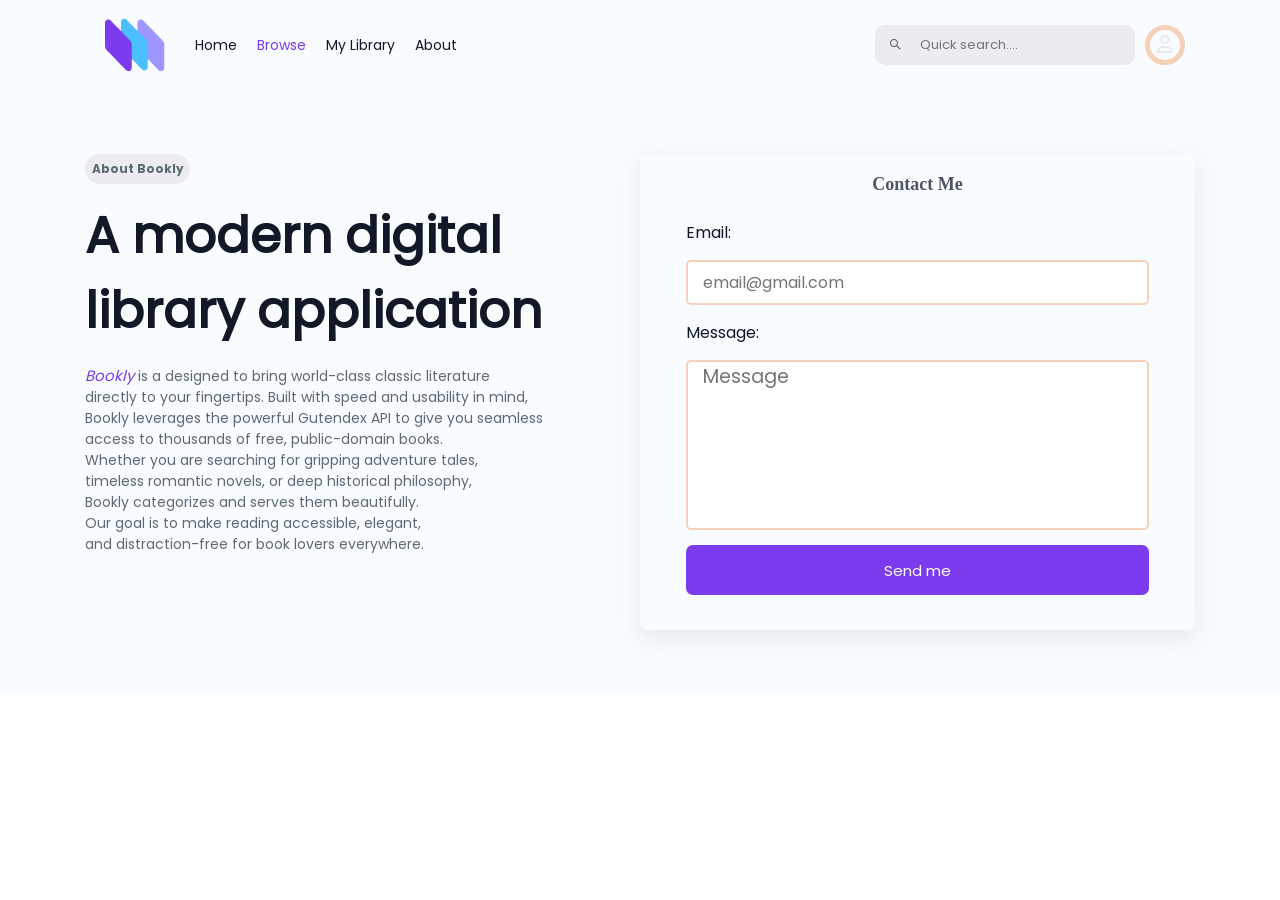
==== commit b60fc257: "Completed Bookly project" ====
--- a/About.html
+++ b/About.html
@@ -4,6 +4,15 @@
     <meta charset="UTF-8" />
     <meta name="viewport" content="width=device-width, initial-scale=1.0" />
     <link rel="stylesheet" href="/css/main.css" />
+    <link
+      rel="stylesheet"
+      href="https://cdnjs.cloudflare.com/ajax/libs/font-awesome/6.5.1/css/all.min.css"
+    />
+    <link
+      rel="stylesheet"
+      type="text/css"
+      href="https://common.olemiss.edu/_js/sweet-alert/sweet-alert.css"
+    />
     <title>About page</title>
   </head>
   <body>
@@ -20,7 +29,7 @@
           <ul class="links">
             <li><a href="index.html">Home</a></li>
             <li><a href="search.html" class="B">Browse</a></li>
-            <li><a href="#">My Library</a></li>
+            <li><a href="library.html">My Library</a></li>
             <li><a href="About.html">About</a></li>
           </ul>
 
@@ -32,6 +41,11 @@
             <div class="profile">
               <i class="fa-regular fa-user"></i>
             </div>
+            <div class="logout">
+              <button type="submit">
+                <i class="fa-solid fa-right-from-bracket"></i>
+              </button>
+            </div>
             <!-- bar-icon -->
             <div id="bar-icon" class="bar-icon">
               <div class="MobileIcon">
@@ -41,23 +55,23 @@
           </div>
 
           <!-- <div id="MobileNav" class="MobileNav">
-                      <div class="m-Nav">
-                           <ul class="links Mobile_link">
-                      <li>
-                          <a href="#">Home</a>
-                      </li>
-                       <li>
-                          <a href="#" class="B">Browse</a>
-                      </li>
-                       <li>
-                          <a href="#">My Library</a>
-                      </li>
-                       <li>
-                          <a href="#">About</a>
-                      </li>
-                  </ul>
-                      </div>
-                  </div> -->
+                    <div class="m-Nav">
+                         <ul class="links Mobile_link">
+                    <li>
+                        <a href="#">Home</a>
+                    </li>
+                     <li>
+                        <a href="#" class="B">Browse</a>
+                    </li>
+                     <li>
+                        <a href="#">My Library</a>
+                    </li>
+                     <li>
+                        <a href="#">About</a>
+                    </li>
+                </ul>
+                    </div>
+                </div> -->
         </nav>
       </div>
     </div>
@@ -95,5 +109,7 @@
         </div>
       </div>
     </div>
+    <script type="module" src="/js/about.js"></script>
+    <script src="https://common.olemiss.edu/_js/sweet-alert/sweet-alert.min.js"></script>
   </body>
 </html>
--- a/css/main.css
+++ b/css/main.css
@@ -148,6 +148,10 @@
   border: 5px solid var(--border-color-secondary);
   margin: 0px 10px;
 }
+div.navbar nav div.right-side div.profile i {
+  color: var(--border-color);
+  font-size: 18px;
+}
 div.navbar nav div.right-side div.logout button {
   display: block;
   padding: 8px 12px;
@@ -159,10 +163,6 @@
   border-radius: 8px;
   cursor: pointer;
   margin: 0 10px;
-}
-div.navbar nav div.right-side div.profile i {
-  color: var(--border-color);
-  font-size: 18px;
 }
 
 /* Bar Icon */
@@ -376,6 +376,8 @@
   gap: 20px;
   font-family: P2;
   padding: 10px 0;
+  position: relative;
+  min-height: 300px;
 }
 section.Books div.latest div.grid div.book-card {
   background: var(--background-color);
@@ -1143,6 +1145,8 @@
   grid-template-columns: repeat(auto-fill, minmax(260px, 1fr));
   gap: 25px;
   margin-bottom: 40px;
+  position: relative;
+  min-height: 300px;
 }
 section.search main.books-grid div.book-card {
   background: var(--background-color);
@@ -1257,6 +1261,10 @@
   align-items: center;
   gap: 8px;
   transition: background-color 0.2s;
+}
+section.search main.books-grid div.book-card div.book-info button.view-btn a {
+  text-decoration: none;
+  color: var(--surface-white);
 }
 section.search
   main.books-grid
@@ -1327,6 +1335,8 @@
   padding: 70px 20px;
   border-radius: 12px;
   align-items: center;
+  position: relative;
+  min-height: 100px;
 }
 section.book-container div.book-cover {
   flex: 1;
@@ -1395,11 +1405,15 @@
   font-size: 13px;
   font-family: P2;
   font-weight: 500;
+  cursor: pointer;
 }
 section.book-container div.book-details div.book-meta span.meta i {
   font-size: 12px;
   color: var(--primary-color);
   padding: 0px 5px;
+}
+section.book-container div.book-details div.book-meta span.meta i.fa-heart {
+  color: var(--Red);
 }
 section.book-container div.book-details div.book-subject {
   margin-bottom: 25px;
@@ -1529,6 +1543,8 @@
   display: grid;
   grid-template-columns: repeat(5, 1fr);
   gap: 15px;
+  position: relative;
+  min-height: 100px;
 }
 section.related div.books-grid div.book-card {
   display: flex;
@@ -1575,7 +1591,7 @@
 
 /* loading */
 div.loading {
-  position: fixed;
+  position: absolute;
   top: 0;
   left: 0;
   width: 100%;
@@ -1587,7 +1603,7 @@
   z-index: 9999;
   display: none;
 }
-div.loading p{
+div.loading p {
   font-size: 12px;
   font-family: P1;
   color: var(--text-color-secondary);
@@ -1615,59 +1631,59 @@
     transform: rotate(360deg);
   }
 }
-   /* Client style*/
-   div.Clients{
-    width: 100%;
-    height: 100%;
-    background-color: var(--background-color);
-    padding: 5% 0px;
-}
-div.Clients div.Client{
-    width: 100%;
-    height: 100%;
-    display: grid;
-    grid-template-columns: repeat(2, 1fr);
-    grid-template-rows: repeat(1, auto);
-}
-div.Clients div.Client div.Title_and_desc span{
-    display: block;
-    width: 105px;
-    height: 30px;
-    border-radius: 15px;
-    background-color: var(--background-color-secondary);
-    color: var(--text-muted);
-    display: flex;
-    justify-content: center;
-    align-items: center;
-    font-family: P1;
-    font-weight: 500;
-    font-size: 12px;
-    padding: 1px;
-}
-div.Clients div.Client div.Title_and_desc h2{
-    font-size: 50px;
-    color: var(--text-color);
-    font-family: P2;
-    padding: 15px 0px;
-}
-div.Clients div.Client div.Title_and_desc p{
-    font-size: 14px;
-    color: var(--text-muted);
-    font-family: P2;
-    text-align: start;
-}
-div.Clients div.Client div.Title_and_desc p > i{
+/* About page style*/
+div.Clients {
+  width: 100%;
+  height: 100%;
+  background-color: var(--background-color);
+  padding: 5% 0px;
+}
+div.Clients div.Client {
+  width: 100%;
+  height: 100%;
+  display: grid;
+  grid-template-columns: repeat(2, 1fr);
+  grid-template-rows: repeat(1, auto);
+}
+div.Clients div.Client div.Title_and_desc span {
+  display: block;
+  width: 105px;
+  height: 30px;
+  border-radius: 15px;
+  background-color: var(--background-color-secondary);
+  color: var(--text-muted);
+  display: flex;
+  justify-content: center;
+  align-items: center;
+  font-family: P1;
+  font-weight: 500;
+  font-size: 12px;
+  padding: 1px;
+}
+div.Clients div.Client div.Title_and_desc h2 {
+  font-size: 50px;
+  color: var(--text-color);
+  font-family: P2;
+  padding: 15px 0px;
+}
+div.Clients div.Client div.Title_and_desc p {
+  font-size: 14px;
+  color: var(--text-muted);
+  font-family: P2;
+  text-align: start;
+}
+div.Clients div.Client div.Title_and_desc p > i {
   font-size: 15px;
   font-weight: 500;
   color: var(--primary-color);
 }
-div.Clients div.Client div.form{
+div.Clients div.Client div.form {
   background-color: var(--background-color);
   padding: 20px;
   border-radius: 6px;
   box-shadow: 0px 8px 24px rgba(149, 157, 165, 0.2);
 }
-div.Clients div.Client div.form form{
+div.Clients div.Client div.form form {
   width: 100%;
   height: 100%;
   display: flex;
@@ -1675,19 +1691,19 @@
   align-items: center;
   flex-flow: wrap column;
 }
-div.Clients div.Client div.form form h2{
+div.Clients div.Client div.form form h2 {
   font-size: 18px;
   color: var(--text-color-secondary);
   margin-bottom: 10px;
 }
-div.Clients div.Client div.form form label{
+div.Clients div.Client div.form form label {
   width: 90%;
   font-size: 16px;
   color: var(--text-color);
   font-family: P2;
   margin: 15px 0px;
 }
-div.Clients div.Client div.form form input{
+div.Clients div.Client div.form form input {
   width: 90%;
   height: 45px;
   background-color: var(--surface-white);
@@ -1700,8 +1716,8 @@
   color: var(--text-placeholder);
   font-family: P2;
 }
-div.Clients div.Client div.form form textarea{
-   width: 90%;
+div.Clients div.Client div.form form textarea {
+  width: 90%;
   height: 170px;
   background-color: var(--surface-white);
   border: none;
@@ -1715,8 +1731,8 @@
   font-family: P2;
   resize: none;
 }
-div.Clients div.Client div.form form button{
-   width: 90%;
+div.Clients div.Client div.form form button {
+  width: 90%;
   height: 50px;
   border: none;
   outline: none;
@@ -1730,20 +1746,21 @@
   margin: 15px 0px;
 }
 
-
-
-
-
-
-
-
-
-
-
-
-
-
-
+/* Remove buttom in Library section */
+.remove-btn {
+  background-color: var(--primary-color);
+  color: var(--surface-white);
+  border: none;
+  padding: 8px 15px;
+  border-radius: 6px;
+  font-size: 13px;
+  font-family: P2;
+  font-weight: 500;
+  cursor: pointer;
+  display: flex;
+  justify-content: flex-start;
+  gap: 6px;
+}
 
 /* Responsive Design: */
 @media (max-width: 480px) {
@@ -1956,6 +1973,38 @@
   section.related div.books-grid div.book-card span.span {
     margin-bottom: 25px;
   }
+
+  /* About page resp */
+  div.Clients {
+    padding: 40px 15px;
+  }
+  div.Clients div.Client {
+    grid-template-columns: 1fr;
+    gap: 40px;
+  }
+  div.Clients div.Client div.Title_and_desc {
+    text-align: center;
+    display: flex;
+    flex-direction: column;
+    align-items: center;
+  }
+  div.Clients div.Client div.Title_and_desc h2 {
+    font-size: 30px;
+    line-height: 1.2;
+  }
+  div.Clients div.Client div.Title_and_desc p {
+    font-size: 12px;
+    text-align: center;
+  }
+  div.Clients div.Client div.Title_and_desc p br {
+    display: none;
+  }
+  div.Clients div.Client div.form form label,
+  div.Clients div.Client div.form form input,
+  div.Clients div.Client div.form form textarea,
+  div.Clients div.Client div.form form button {
+    width: 100%;
+  }
 }
 @media (min-width: 481px) and (max-width: 767px) {
   .container {
@@ -2096,6 +2145,32 @@
   section.related div.books-grid div.book-card span.span {
     margin-bottom: 30px;
   }
+
+  /* About page resp */
+  div.Clients {
+    padding: 60px 20px;
+  }
+  div.Clients div.Client {
+    grid-template-columns: 1fr;
+    gap: 40px;
+  }
+  div.Clients div.Client div.Title_and_desc h2 {
+    font-size: 38px;
+    line-height: 1.2;
+  }
+  div.Clients div.Client div.Title_and_desc p {
+    font-size: 14px;
+    text-align: center;
+  }
+  div.Clients div.Client div.Title_and_desc p br {
+    display: none;
+  }
+  div.Clients div.Client div.form form label,
+  div.Clients div.Client div.form form input,
+  div.Clients div.Client div.form form textarea,
+  div.Clients div.Client div.form form button {
+    width: 100%;
+  }
 }
 
 @media (min-width: 768px) and (max-width: 992px) {
@@ -2152,6 +2227,19 @@
   /* Book detail */
   section.related div.books-grid {
     grid-template-columns: repeat(3, 1fr);
+  }
+
+  /* About page resp */
+  div.Clients div.Client {
+    grid-template-columns: 1.2fr 1fr;
+    gap: 30px;
+    align-items: center;
+  }
+  div.Clients div.Client div.Title_and_desc h2 {
+    font-size: 34px;
+  }
+  div.Clients div.Client div.Title_and_desc p {
+    font-size: 13px;
   }
 }
 
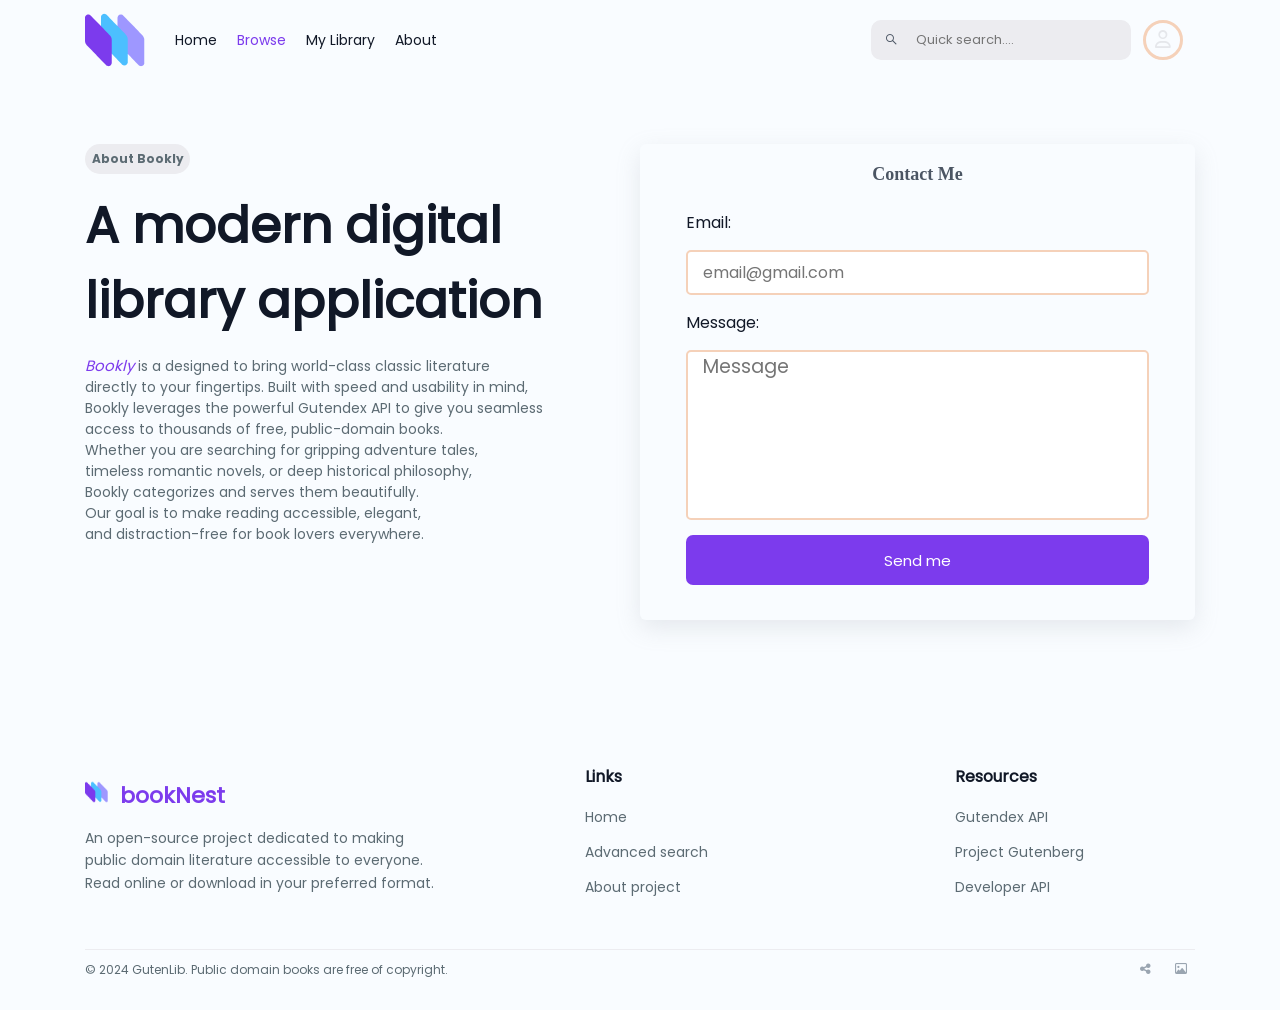
==== commit 843bd2b0: "Bookly Project Completed." ====
--- a/About.html
+++ b/About.html
@@ -109,6 +109,55 @@
         </div>
       </div>
     </div>
+
+    <!-- footer -->
+    <footer class="footer">
+      <div class="container">
+        <div class="ftr">
+          <div class="ft-left">
+            <div class="ft-logo">
+              <img
+                src="/assets/images/601511463-a85ab1da-9c64-4ead-a9a9-eb94a7093d4c.png"
+                alt="logo"
+              />
+            </div>
+            <span>bookNest</span>
+            <p>
+              An open-source project dedicated to making <br />public domain
+              literature accessible to everyone. <br />
+              Read online or download in your preferred format.
+            </p>
+          </div>
+          <div class="ft-rigth">
+            <div class="ft-links">
+              <h4>links</h4>
+              <ul>
+                <li><a href="#">Home</a></li>
+                <li><a href="#">Advanced search</a></li>
+                <li><a href="#">About project</a></li>
+              </ul>
+            </div>
+            <div class="ft-links">
+              <h4>Resources</h4>
+              <ul>
+                <li><a href="#">Gutendex API</a></li>
+                <li><a href="#">Project Gutenberg</a></li>
+                <li><a href="#">Developer API</a></li>
+              </ul>
+            </div>
+          </div>
+        </div>
+        <div class="ft-bottom">
+          <p class="copy">
+            &copy; 2024 GutenLib. Public domain books are free of copyright.
+          </p>
+          <div class="icons">
+            <span class="icon"><i class="fa-solid fa-share-nodes"></i></span>
+            <span class="icon"><i class="fa-regular fa-image"></i></span>
+          </div>
+        </div>
+      </div>
+    </footer>
     <script type="module" src="/js/about.js"></script>
     <script src="https://common.olemiss.edu/_js/sweet-alert/sweet-alert.min.js"></script>
   </body>
--- a/css/main.css
+++ b/css/main.css
@@ -56,11 +56,12 @@
   width: 100%;
   height: 100%;
   display: grid;
-  grid-template-columns: 100px 2.5fr 1fr;
+  grid-template-columns: auto 1fr auto;
   grid-template-rows: repeat(1, auto);
   justify-content: space-between;
   align-items: center;
   position: relative;
+  gap: 20px;
 }
 
 div.navbar nav div.logo {
@@ -103,13 +104,13 @@
 }
 
 div.navbar nav div.right-side {
-  width: 100%;
+  width: auto;
   height: 100%;
   display: flex;
-  justify-content: space-evenly;
+  justify-content: space-between;
   align-items: center;
   flex-flow: nowrap row;
-  margin: 25px 0px;
+  gap: 12px;
 }
 
 div.navbar nav div.right-side div.searchinput input {
@@ -145,12 +146,38 @@
   display: flex;
   justify-content: center;
   align-items: center;
-  border: 5px solid var(--border-color-secondary);
-  margin: 0px 10px;
+  border: 3px solid var(--border-color-secondary);
+  flex-shrink: 0;
 }
 div.navbar nav div.right-side div.profile i {
   color: var(--border-color);
   font-size: 18px;
+}
+div.navbar nav div.right-side div.btn_log {
+  width: auto;
+  display: flex;
+  justify-content: flex-start;
+  align-items: center;
+  flex-flow: nowrap row;
+}
+div.navbar nav div.right-side div.btn_log button {
+  display: block;
+  padding: 8px 12px;
+  border: 1px solid var(--border-color);
+  /* background-color: var(--background-color-secondary); */
+  font-size: 12px;
+  font-family: P2;
+  border-radius: 8px;
+  cursor: pointer;
+}
+div.navbar nav div.right-side div.btn_log button a {
+  text-decoration: none;
+  color: var(--text-muted);
+  font-family: P2;
+  font-size: 12px;
+}
+div.navbar nav div.right-side div.btn_log button:hover {
+  background-color: var(--primary-color-hover);
 }
 div.navbar nav div.right-side div.logout button {
   display: block;
@@ -172,7 +199,7 @@
   align-items: center;
   flex-flow: wrap column;
 }
-div.navbar nav div.bar-icon div.MobileIcon {
+div.navbar nav div.right-side div.bar-icon div.MobileIcon {
   width: 30px;
   height: 30px;
   display: flex;
@@ -183,22 +210,24 @@
   border-radius: 5px;
   cursor: pointer;
 }
-/* div.MobileNav{
-    width: 100%;
-    position: absolute;
-    top: 80px;
-    padding: 15px 15px;
-    background-color: var(--Cadaan);
-    visibility: hidden;
-    opacity: 0;
-    transform: translate(0px, 30px);
-    transition: all 0.6s  ease-in-out;
-}
-div.MobileNav.Active{
-    visibility: visible;
-    opacity: 1;
-    transform: translate(0px, 0px);
-} */
+div.navbar nav div.right-side div.MobileNav {
+  width: 100%;
+  position: absolute;
+  top: 80px;
+  left: 0;
+  padding: 15px 15px;
+  background-color: var(--Cadaan);
+  visibility: hidden;
+  opacity: 0;
+  transform: translate(0px, 30px);
+  transition: all 0.6s ease-in-out;
+  z-index: 999;
+}
+div.navbar nav div.right-side div.MobileNav.Active {
+  visibility: visible;
+  opacity: 1;
+  transform: translate(0px, 0px);
+}
 
 /* Hero style */
 section.Bookly_hero {
@@ -297,6 +326,12 @@
   padding: 10px 0px;
   font-family: P2;
   cursor: pointer;
+}
+section.Bookly_hero div.parts div.p.left div.btn_Hero button a {
+  text-decoration: none;
+  color: var(--surface-white);
+  font-family: P2;
+  font-size: 12px;
 }
 section.Bookly_hero div.parts div.p.right {
   height: auto;
@@ -1766,6 +1801,7 @@
 @media (max-width: 480px) {
   .container {
     max-width: 465px;
+    padding: 0 15px;
   }
 
   /* nav resp */
@@ -1774,11 +1810,13 @@
     justify-content: space-between;
     align-items: center;
     width: 100%;
+    position: relative;
   }
   div.navbar nav div.right-side {
-    width: auto;
-    margin: 0;
-    gap: 5px;
+    width: 100%;
+    display: flex;
+    align-items: center;
+    justify-content: space-between;
   }
   div.navbar nav ul.links {
     display: none;
@@ -1787,7 +1825,24 @@
     display: none;
   }
   div.navbar nav div.right-side div.profile {
-    margin: 0 10px;
+    margin-left: auto;
+  }
+  div.navbar nav div.right-side div.profile,
+  div.navbar nav div.right-side div.btn_log {
+    position: relative;
+  }
+  div.navbar nav div.right-side {
+    position: static;
+  }
+  div.navbar nav div.right-side div.btn_log {
+    margin-right: auto;
+    margin-left: 10px;
+  }
+  div.navbar nav div.right-side div.bar-icon {
+    margin-left: 0;
+  }
+  div.navbar nav div.right-side div.logout button {
+    margin: 0;
   }
 
   /* Bookly hero resp */
@@ -2023,6 +2078,16 @@
   div.navbar nav div.right-side {
     justify-content: flex-end;
   }
+  div.navbar nav div.right-side div.profile {
+    width: 35px;
+    height: 35px;
+  }
+  div.navbar nav div.right-side div.searchinput input {
+    width: 200px;
+  }
+  div.navbar nav div.right-side div.btn_log button {
+    padding: 6px 10px;
+  }
 
   /* Bookly hero resp */
   section.Bookly_hero div.parts {
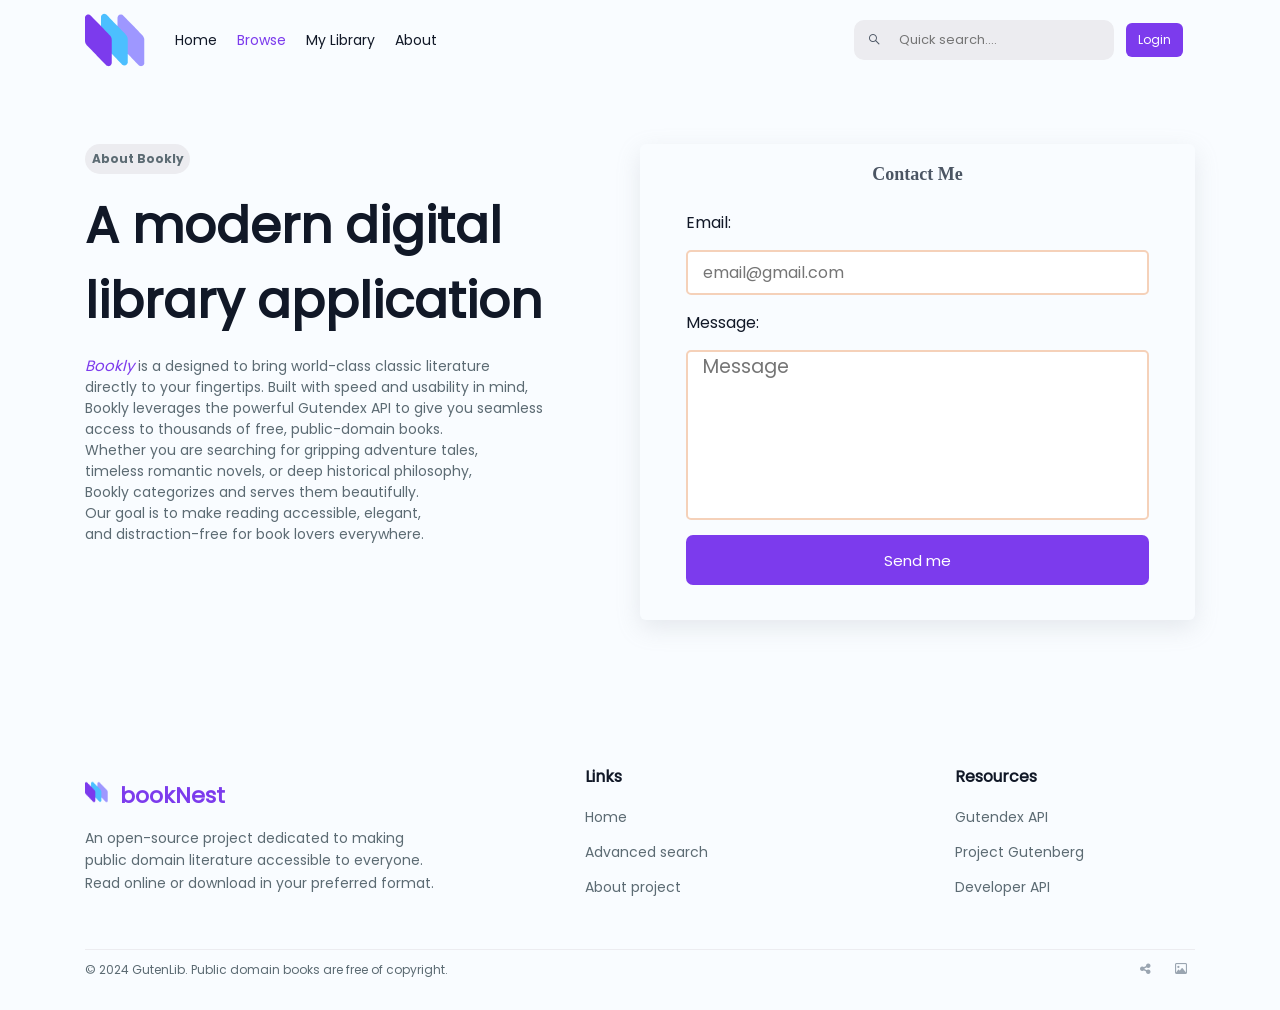
==== commit 2ef2e009: "Completed." ====
--- a/About.html
+++ b/About.html
@@ -41,6 +41,12 @@
             <div class="profile">
               <i class="fa-regular fa-user"></i>
             </div>
+            <!-- login button -->
+            <div class="btn_log">
+              <button><a href="login.html">Login</a></button>
+            </div>
+
+            <!-- logout buttom -->
             <div class="logout">
               <button type="submit">
                 <i class="fa-solid fa-right-from-bracket"></i>
@@ -52,26 +58,25 @@
                 <i class="fa-solid fa-bars"></i>
               </div>
             </div>
+            <div id="MobileNav" class="MobileNav">
+              <div class="m-Nav">
+                <ul class="Mobile_link">
+                  <li>
+                    <a href="index.html">Home</a>
+                  </li>
+                  <li>
+                    <a href="search.html" class="B">Browse</a>
+                  </li>
+                  <li>
+                    <a href="library.html">My Library</a>
+                  </li>
+                  <li>
+                    <a href="About.html">About</a>
+                  </li>
+                </ul>
+              </div>
+            </div>
           </div>
-
-          <!-- <div id="MobileNav" class="MobileNav">
-                    <div class="m-Nav">
-                         <ul class="links Mobile_link">
-                    <li>
-                        <a href="#">Home</a>
-                    </li>
-                     <li>
-                        <a href="#" class="B">Browse</a>
-                    </li>
-                     <li>
-                        <a href="#">My Library</a>
-                    </li>
-                     <li>
-                        <a href="#">About</a>
-                    </li>
-                </ul>
-                    </div>
-                </div> -->
         </nav>
       </div>
     </div>
--- a/css/main.css
+++ b/css/main.css
@@ -163,33 +163,37 @@
 div.navbar nav div.right-side div.btn_log button {
   display: block;
   padding: 8px 12px;
-  border: 1px solid var(--border-color);
-  /* background-color: var(--background-color-secondary); */
-  font-size: 12px;
-  font-family: P2;
-  border-radius: 8px;
+  border: none;
+  background-color: var(--primary-color);
+  font-size: 12px;
+  font-family: P2;
+  border-radius: 6px;
   cursor: pointer;
 }
 div.navbar nav div.right-side div.btn_log button a {
   text-decoration: none;
-  color: var(--text-muted);
+  color: var(--surface-white);
   font-family: P2;
   font-size: 12px;
 }
 div.navbar nav div.right-side div.btn_log button:hover {
-  background-color: var(--primary-color-hover);
+  background-color: var(--primary-hover);
 }
 div.navbar nav div.right-side div.logout button {
   display: block;
   padding: 8px 12px;
-  border: none;
-  background-color: var(--primary-color);
-  color: var(--surface-white);
-  font-size: 12px;
-  font-family: P2;
+  border: 1px solid var(--border-color);
+  /* background-color: var(--primary-color); */
+  color: var(--primary-color);
+  font-size: 12px;
+  font-family: P1;
+  font-weight: 800;
   border-radius: 8px;
   cursor: pointer;
   margin: 0 10px;
+}
+div.navbar nav div.right-side div.logout button:hover {
+  background-color: var(--background-color-secondary);
 }
 
 /* Bar Icon */
@@ -214,7 +218,6 @@
   width: 100%;
   position: absolute;
   top: 80px;
-  left: 0;
   padding: 15px 15px;
   background-color: var(--Cadaan);
   visibility: hidden;
@@ -223,6 +226,61 @@
   transition: all 0.6s ease-in-out;
   z-index: 999;
 }
+div.navbar nav div.right-side div.MobileNav ul.Mobile_link {
+  /* width: 100%; */
+  height: 50px;
+  background-color: var(--primary-color);
+  display: flex;
+  justify-content: space-evenly;
+  align-items: center;
+  flex-flow: nowrap row;
+  list-style: none;
+}
+div.navbar nav div.right-side div.MobileNav ul.Mobile_link li {
+  margin: 0px 10px;
+}
+div.navbar nav div.right-side div.MobileNav ul.Mobile_link li a {
+  text-decoration: none;
+  color: var(--surface-white);
+  font-size: 14px;
+  font-family: P2;
+  font-weight: 400;
+  transition: all 0.5s ease-in-out;
+  border-bottom: solid 1.5px transparent;
+}
+div.navbar nav div.right-side div.MobileNav ul.Mobile_link li a:hover {
+  color: var(--text-color);
+  border-bottom: solid 1.5px var(--primary-hover);
+}
+div.navbar nav div.right-side div.MobileNav ul.Mobile_link li a.B {
+  color: var(--text-color);
+}
+div.navbar nav div.right-side div.MobileNav ul.Mobile_link li a.B:hover {
+  color: var(--surface-white);
+}
+
+/* div.navbar nav ul.links li {
+  margin: 0px 10px;
+}
+
+div.navbar nav ul.links li a {
+  text-decoration: none;
+  color: var(--text-color);
+  font-size: 14px;
+  font-family: P2;
+  font-weight: 400;
+  transition: all 0.5s ease-in-out;
+  border-bottom: solid 1.5px transparent;
+}
+
+div.navbar nav ul.links li a:hover {
+  color: var(--text-color-secondary);
+  border-bottom: solid 1.5px var(--primary-hover);
+}
+
+div.navbar nav ul.links li a.B {
+  color: var(--primary-color);
+} */
 div.navbar nav div.right-side div.MobileNav.Active {
   visibility: visible;
   opacity: 1;
@@ -1816,33 +1874,47 @@
     width: 100%;
     display: flex;
     align-items: center;
-    justify-content: space-between;
+    justify-content: flex-end;
+    gap: 10px;
+    margin: 0;
+    position: static;
   }
   div.navbar nav ul.links {
     display: none;
   }
   div.navbar nav div.right-side div.searchinput {
     display: none;
-  }
-  div.navbar nav div.right-side div.profile {
-    margin-left: auto;
   }
   div.navbar nav div.right-side div.profile,
   div.navbar nav div.right-side div.btn_log {
     position: relative;
   }
+  div.navbar nav div.right-side div.btn_log,
+  div.navbar nav div.right-side div.logout {
+    width: auto;
+    margin: 0;
+  }
+  div.navbar nav div.right-side div.btn_log button,
+  div.navbar nav div.right-side div.logout button {
+    margin: 0;
+    padding: 8px 14px;
+  }
   div.navbar nav div.right-side {
     position: static;
   }
-  div.navbar nav div.right-side div.btn_log {
-    margin-right: auto;
-    margin-left: 10px;
-  }
   div.navbar nav div.right-side div.bar-icon {
     margin-left: 0;
   }
   div.navbar nav div.right-side div.logout button {
     margin: 0;
+  }
+  div.navbar nav div.right-side div.MobileNav ul.Mobile_link {
+    height: 120px;
+    justify-content: flex-start;
+    flex-flow: nowrap column;
+  }
+  div.navbar nav div.right-side div.MobileNav ul.Mobile_link li {
+    margin: 5px 0;
   }
 
   /* Bookly hero resp */
@@ -2078,12 +2150,8 @@
   div.navbar nav div.right-side {
     justify-content: flex-end;
   }
-  div.navbar nav div.right-side div.profile {
-    width: 35px;
-    height: 35px;
-  }
   div.navbar nav div.right-side div.searchinput input {
-    width: 200px;
+    width: 210px;
   }
   div.navbar nav div.right-side div.btn_log button {
     padding: 6px 10px;
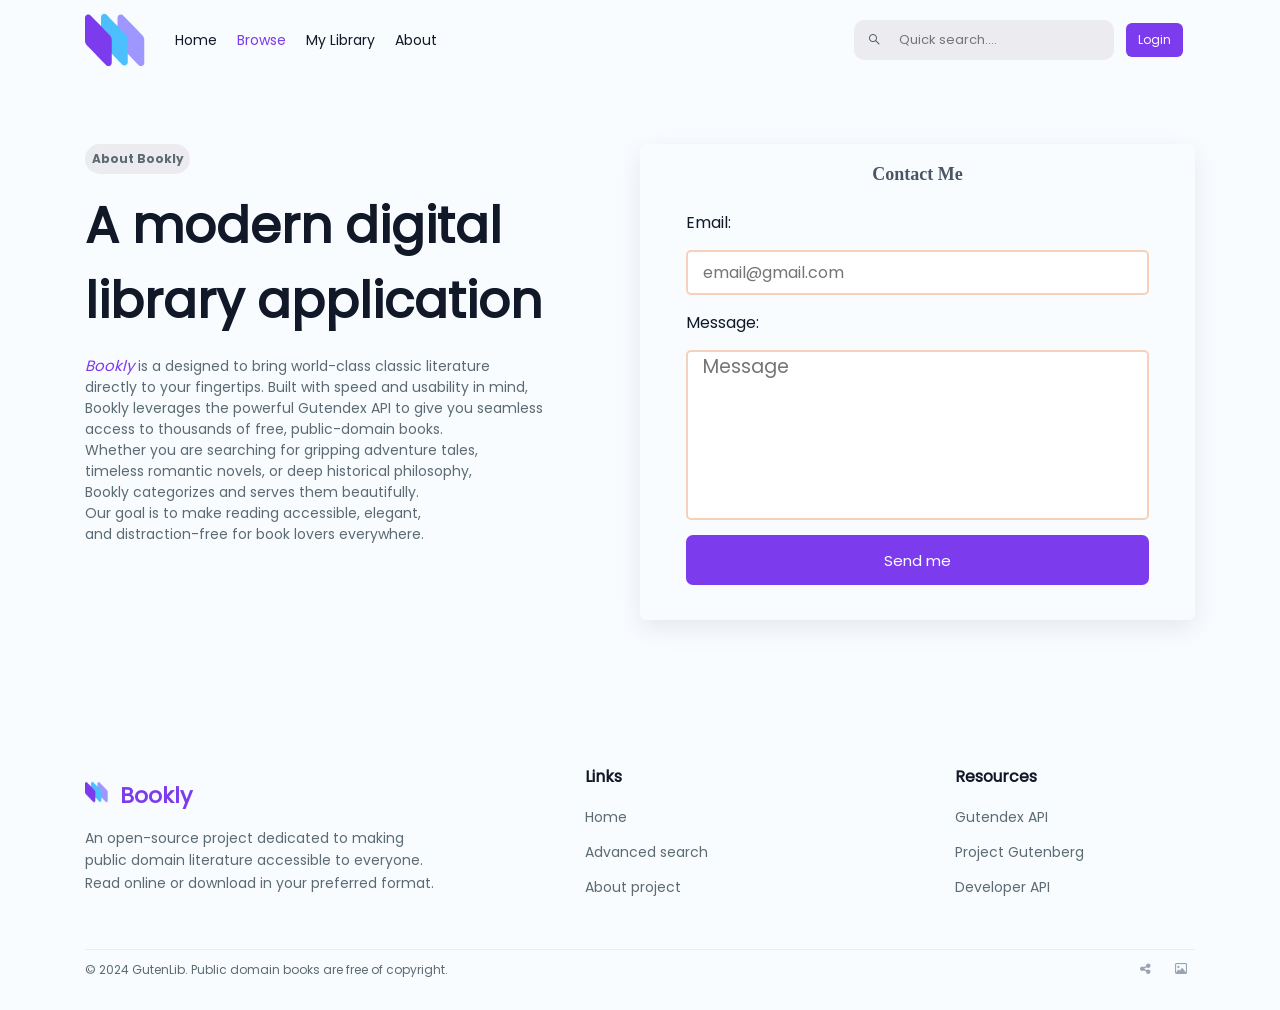
==== commit 2a2512a4: "footer name" ====
--- a/About.html
+++ b/About.html
@@ -126,7 +126,7 @@
                 alt="logo"
               />
             </div>
-            <span>bookNest</span>
+            <span>Bookly</span>
             <p>
               An open-source project dedicated to making <br />public domain
               literature accessible to everyone. <br />
--- a/css/main.css
+++ b/css/main.css
@@ -218,6 +218,7 @@
   width: 100%;
   position: absolute;
   top: 80px;
+  left: 0;
   padding: 15px 15px;
   background-color: var(--Cadaan);
   visibility: hidden;
@@ -226,9 +227,14 @@
   transition: all 0.6s ease-in-out;
   z-index: 999;
 }
+div.navbar nav div.right-side div.MobileNav.Active {
+  visibility: visible;
+  opacity: 1;
+  transform: translate(0px, 0px);
+}
 div.navbar nav div.right-side div.MobileNav ul.Mobile_link {
   /* width: 100%; */
-  height: 50px;
+  height: 100%;
   background-color: var(--primary-color);
   display: flex;
   justify-content: space-evenly;
@@ -237,7 +243,7 @@
   list-style: none;
 }
 div.navbar nav div.right-side div.MobileNav ul.Mobile_link li {
-  margin: 0px 10px;
+  margin: 10px 0px;
 }
 div.navbar nav div.right-side div.MobileNav ul.Mobile_link li a {
   text-decoration: none;
@@ -257,34 +263,6 @@
 }
 div.navbar nav div.right-side div.MobileNav ul.Mobile_link li a.B:hover {
   color: var(--surface-white);
-}
-
-/* div.navbar nav ul.links li {
-  margin: 0px 10px;
-}
-
-div.navbar nav ul.links li a {
-  text-decoration: none;
-  color: var(--text-color);
-  font-size: 14px;
-  font-family: P2;
-  font-weight: 400;
-  transition: all 0.5s ease-in-out;
-  border-bottom: solid 1.5px transparent;
-}
-
-div.navbar nav ul.links li a:hover {
-  color: var(--text-color-secondary);
-  border-bottom: solid 1.5px var(--primary-hover);
-}
-
-div.navbar nav ul.links li a.B {
-  color: var(--primary-color);
-} */
-div.navbar nav div.right-side div.MobileNav.Active {
-  visibility: visible;
-  opacity: 1;
-  transform: translate(0px, 0px);
 }
 
 /* Hero style */
@@ -1908,13 +1886,11 @@
   div.navbar nav div.right-side div.logout button {
     margin: 0;
   }
+  div.navbar nav div.right-side div.MobileNav {
+    top: 60px;
+  }
   div.navbar nav div.right-side div.MobileNav ul.Mobile_link {
-    height: 120px;
-    justify-content: flex-start;
     flex-flow: nowrap column;
-  }
-  div.navbar nav div.right-side div.MobileNav ul.Mobile_link li {
-    margin: 5px 0;
   }
 
   /* Bookly hero resp */
@@ -2314,6 +2290,9 @@
   div.navbar nav div.right-side div.bar-icon {
     display: none;
   }
+  div.navbar nav div.right-side div.MobileNav {
+    display: none;
+  }
 
   /* Bookly hero resp */
   section.Bookly_hero div.parts div.p.left h1 {
@@ -2382,6 +2361,9 @@
   }
   /* nav resp */
   div.navbar nav div.right-side div.bar-icon {
+    display: none;
+  }
+  div.navbar nav div.right-side div.MobileNav {
     display: none;
   }
 
@@ -2418,4 +2400,7 @@
   div.navbar nav div.right-side div.bar-icon {
     display: none;
   }
-}
+  div.navbar nav div.right-side div.MobileNav {
+    display: none;
+  }
+}
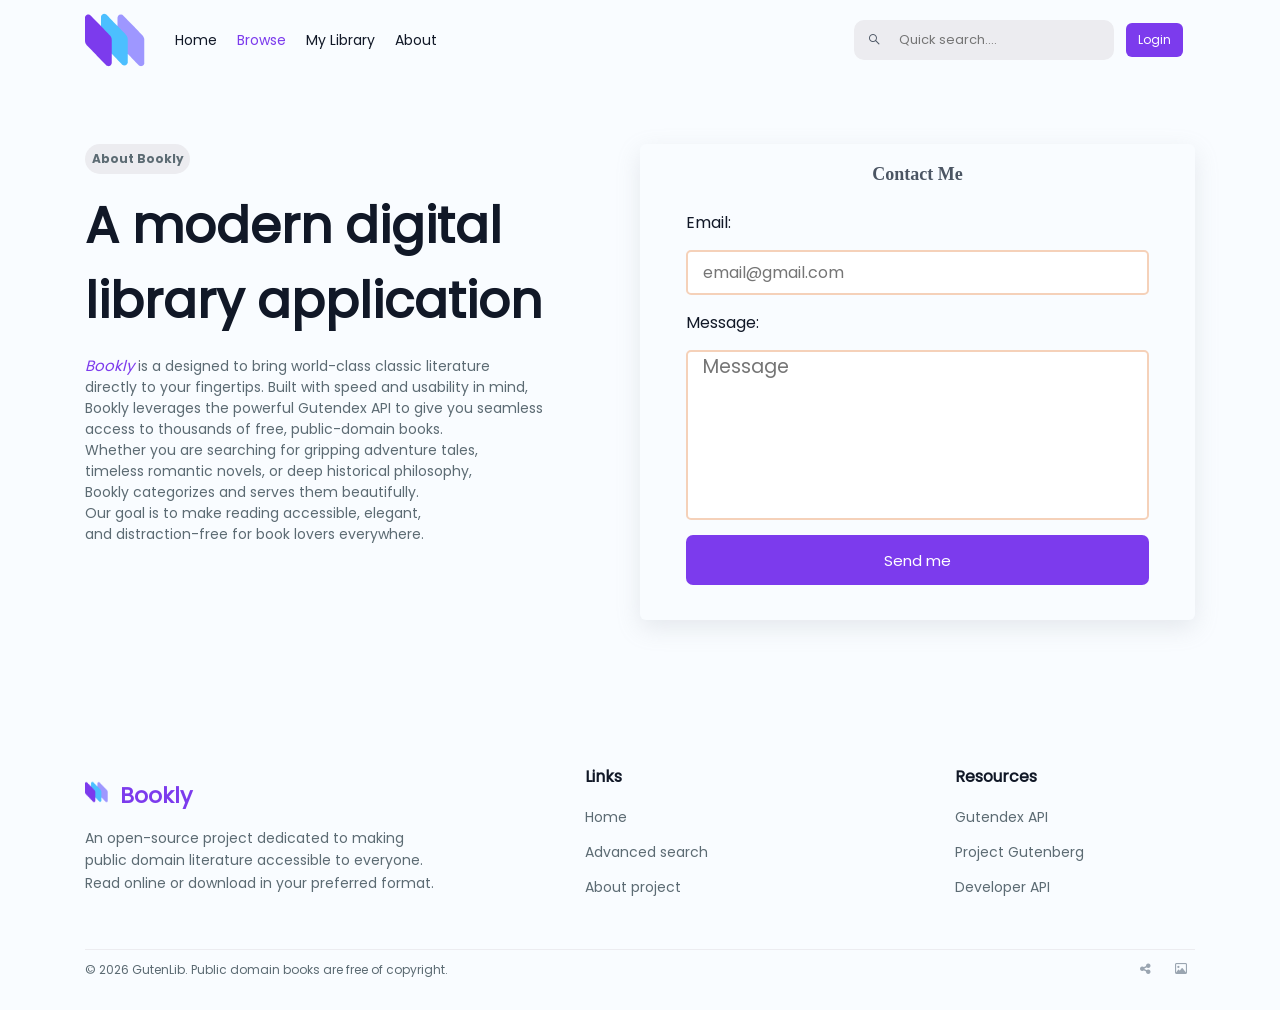
==== commit 5c61f8b1: "Completed" ====
--- a/About.html
+++ b/About.html
@@ -154,7 +154,8 @@
         </div>
         <div class="ft-bottom">
           <p class="copy">
-            &copy; 2024 GutenLib. Public domain books are free of copyright.
+            &copy; <span>2024</span> GutenLib. Public domain books are free of
+            copyright.
           </p>
           <div class="icons">
             <span class="icon"><i class="fa-solid fa-share-nodes"></i></span>
